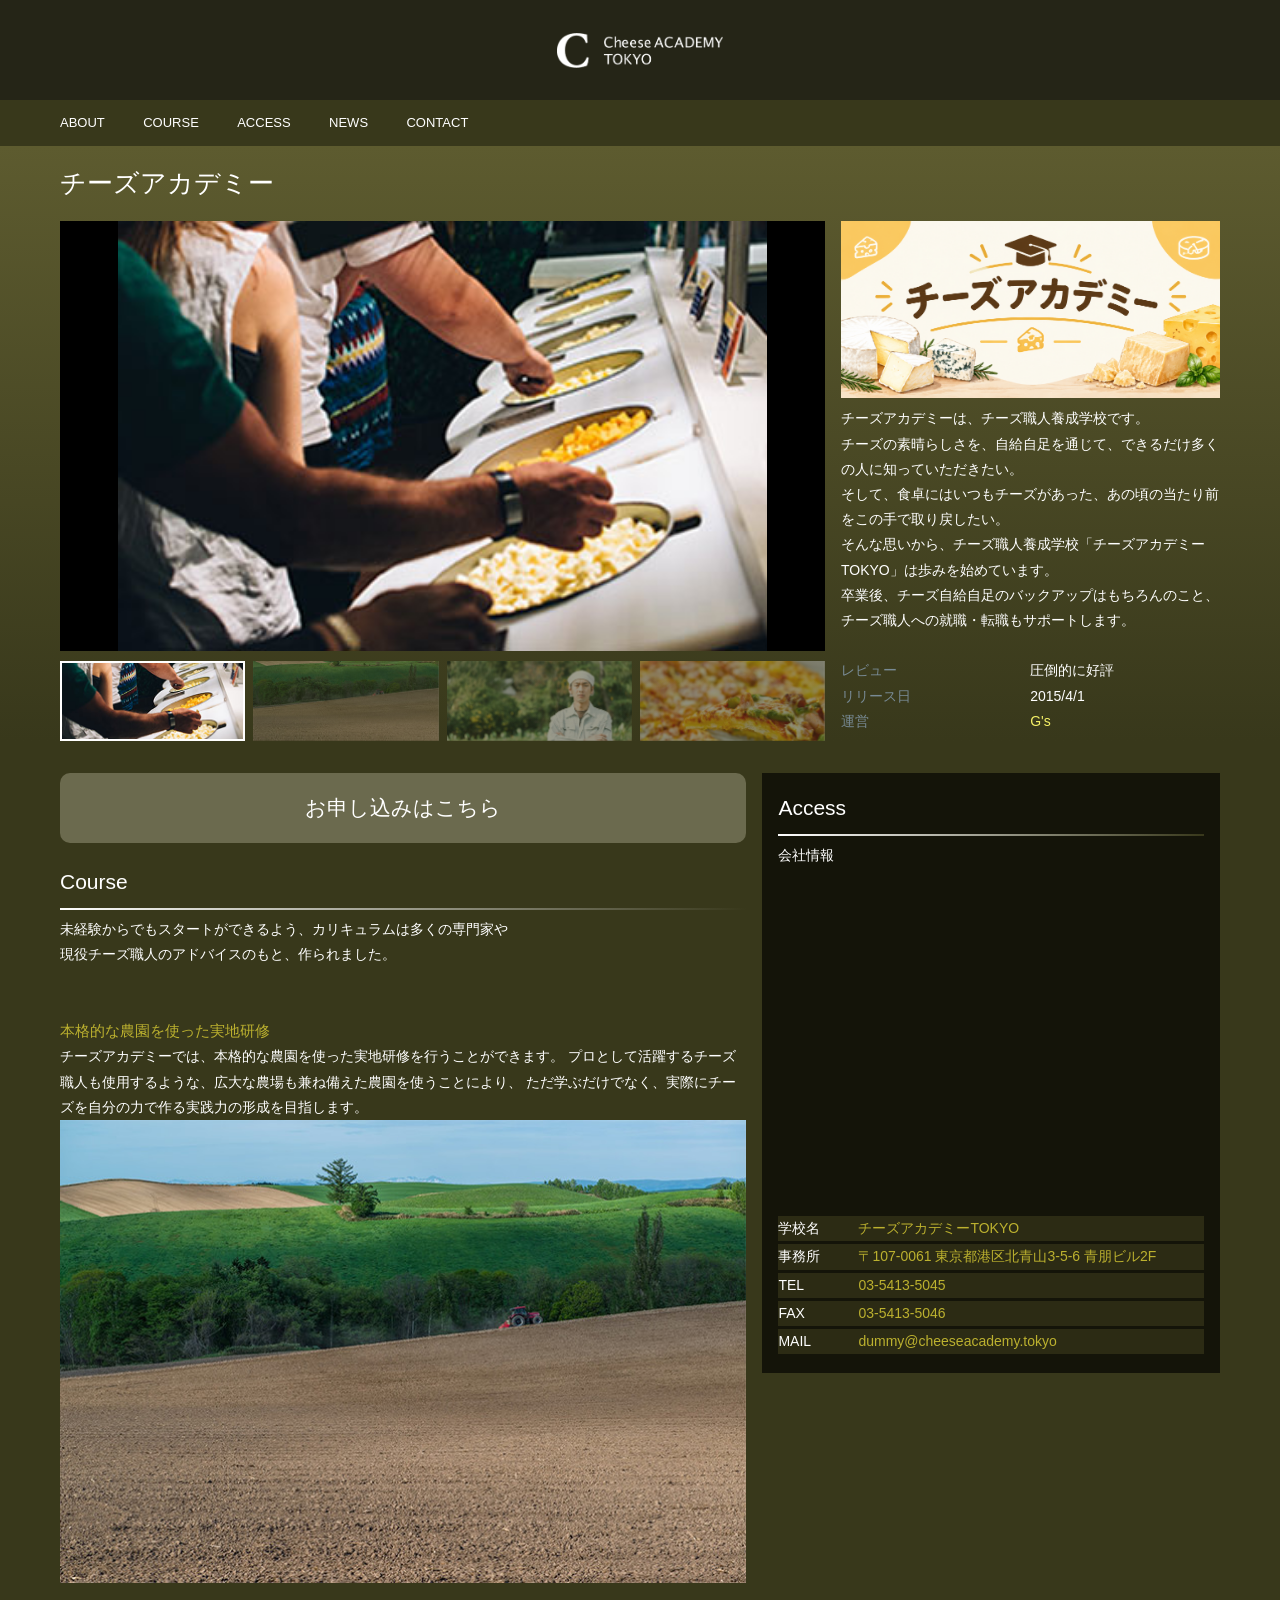
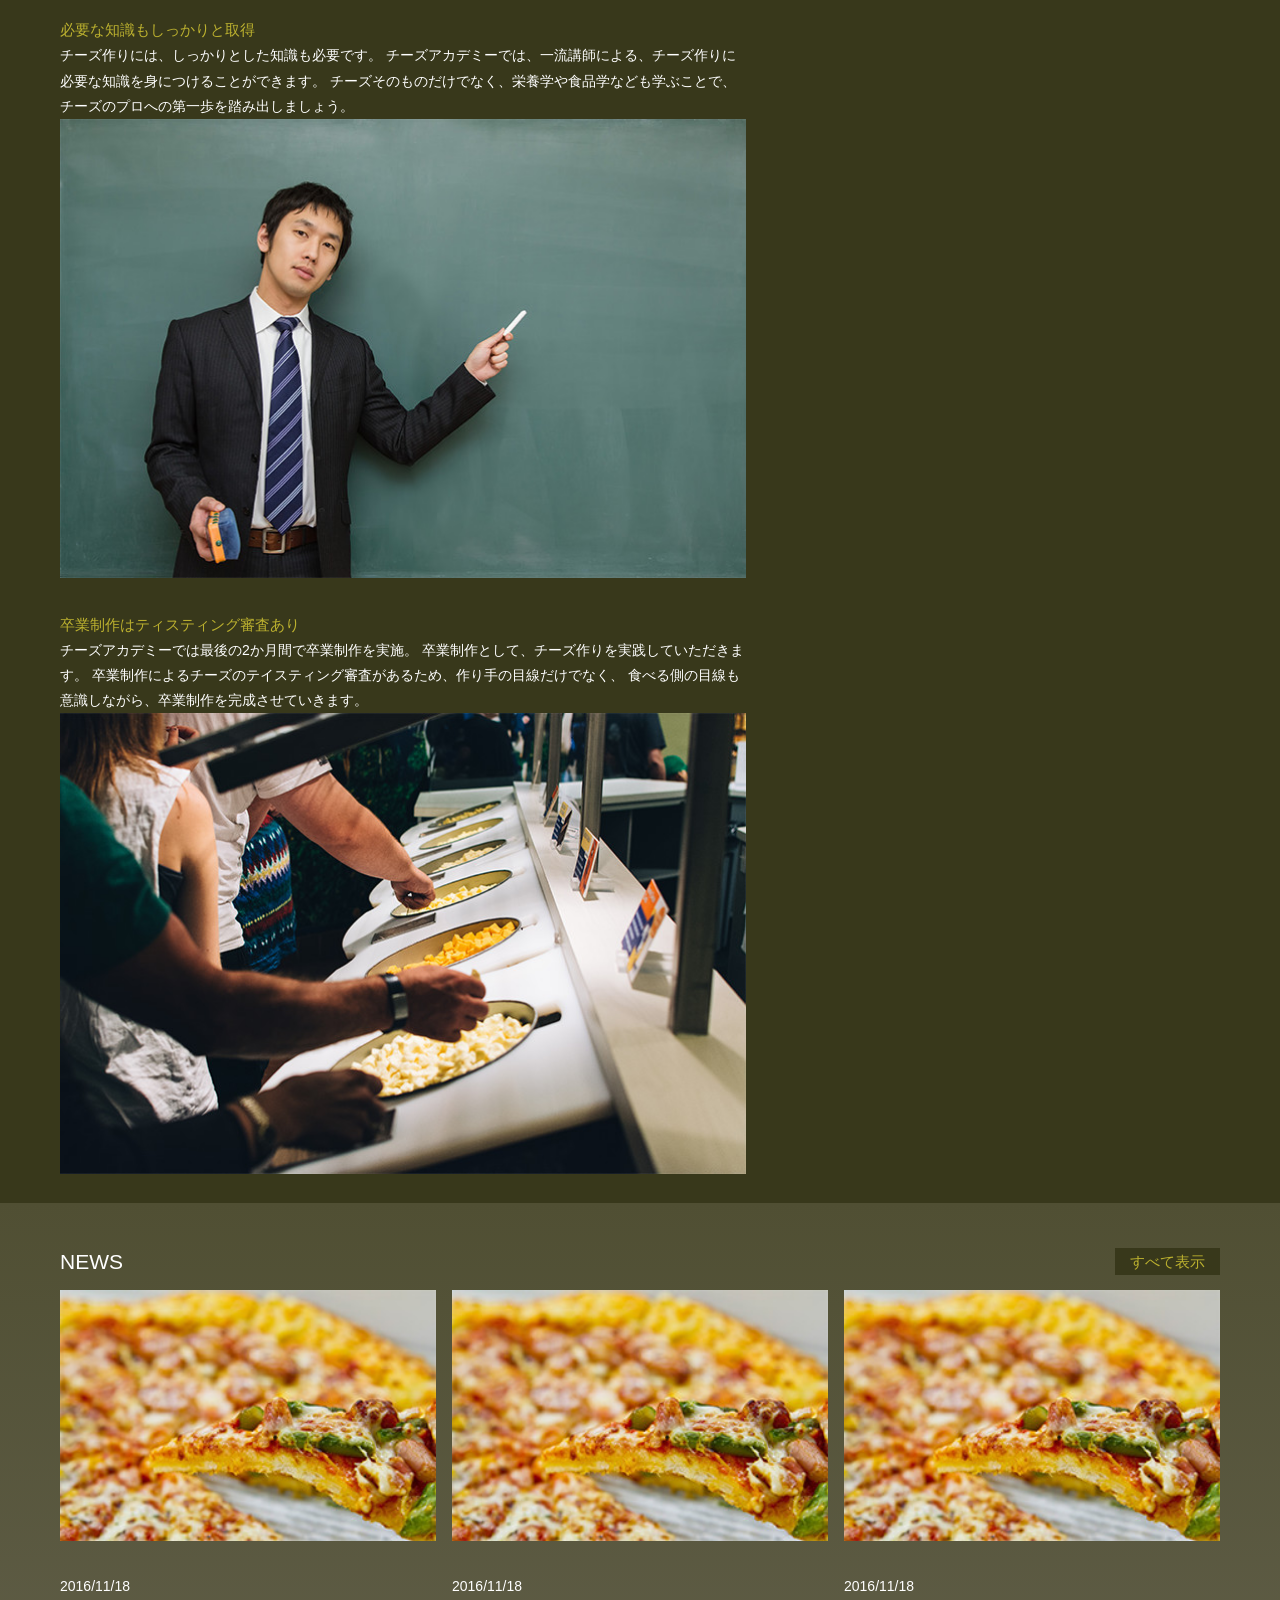
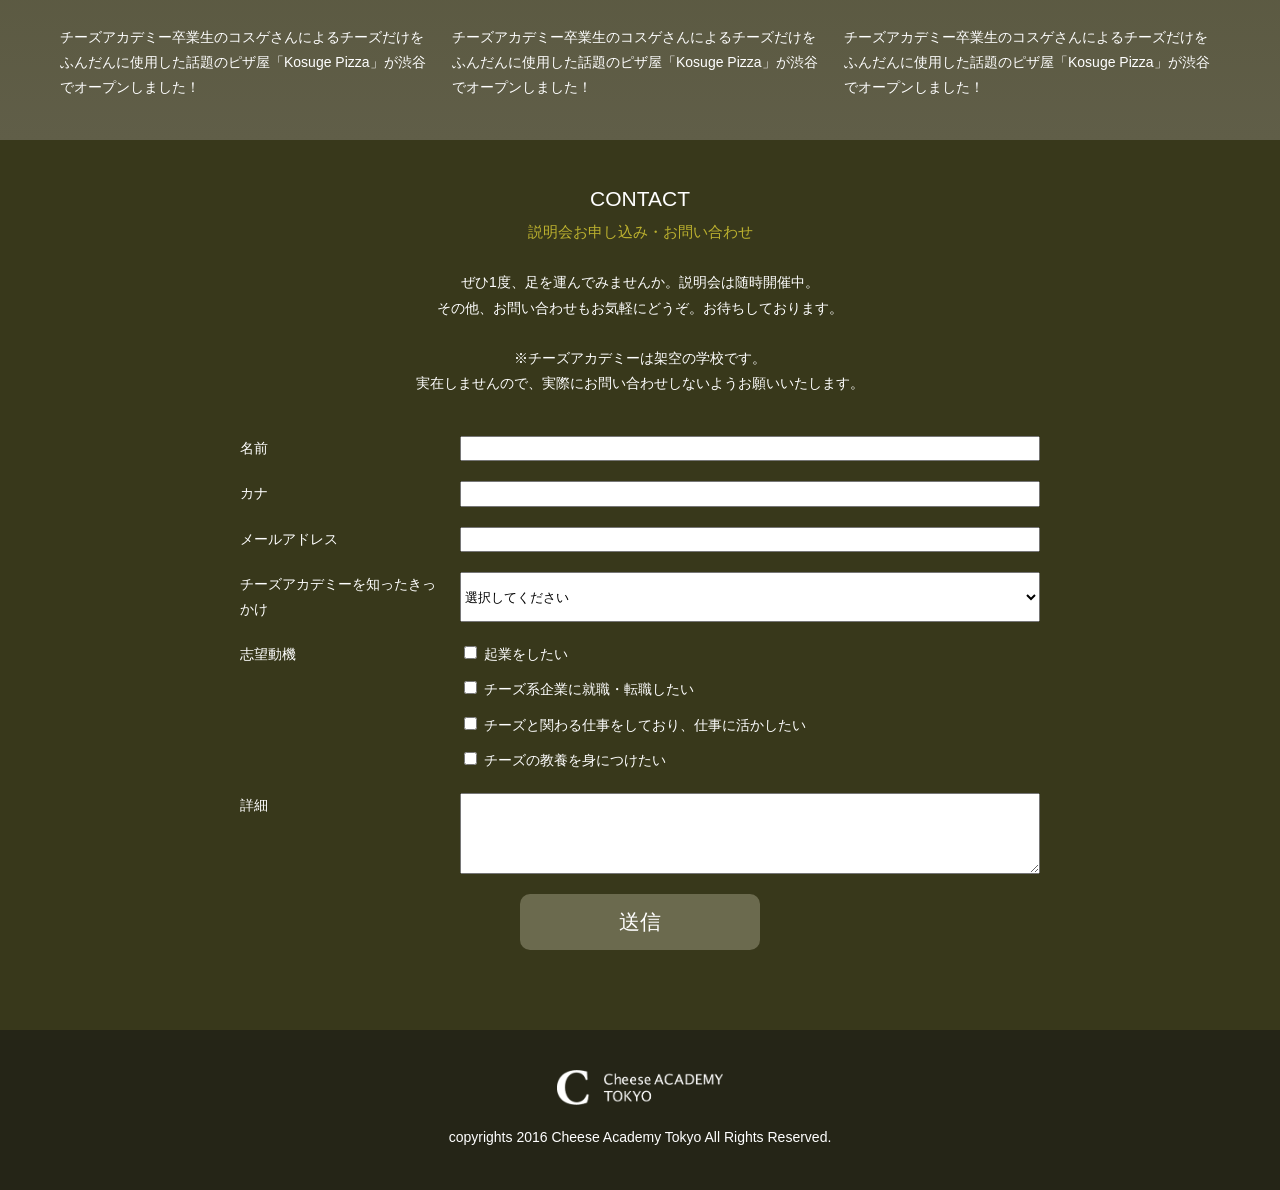
==== index.html @ 2bf16a20 "Add files via upload" ====
<!DOCTYPE html>
<html lang="ja">
<!-- 最初の設定は終わっています　必要な方は触ってください -->

<head>
  <meta charset="UTF-8">
  <meta name="viewport" content="width=device-width, initial-scale=1.0">
  <meta http-equiv="X-UA-Compatible" content="ie=edge">
  <title>チーズアカデミー</title>
  <link rel="stylesheet" href="css/reset.css">
  <link rel="stylesheet" href="css/style.css">
  <link rel="stylesheet" href="https://cdn.jsdelivr.net/npm/swiper@11/swiper-bundle.min.css">
</head>
<!-- 最初の設定は終わっています　必要な方は触ってください -->

<body>
  <!-- この中に記述していく -->
  <!-- ここから下にコードを書く -->
   <header class="header1">
    <div class="container header-logo">
      <a href="" >
        <img class="logo" src="img/header_logo.png" alt="ヘッダーロゴ">
      </a>
    </div>
   </header>
   <header id="top">
    <div class="container header2">
      <nav>
        <a href="#about">ABOUT</a>
        <a href="#course">COURSE</a>
        <a href="#access">ACCESS</a>
        <a href="#news">NEWS</a>
        <a href="#contact">CONTACT</a>
      </nav>
    </div>
   </header>

   <main>
    <section class="top">
      <div class="container name">
        <h1 id="about">チーズアカデミー</h1>
      </div>

      <div class="container top-info">
        <div class="gallery">        
          <!-- メイン画像 -->
          <div class="swiper main-swiper">
            <div class="swiper-wrapper">
              <div class="swiper-slide">
                <img src="img/about_01.jpg" alt="メイン画像1">
              </div>
              <div class="swiper-slide">
                <img src="img/about_02.jpg" alt="メイン画像2">
              </div>
              <div class="swiper-slide">
                <img src="img/about_03.jpg" alt="メイン画像3">
              </div>
              <div class="swiper-slide">
                <img src="img/about_04.jpg" alt="メイン画像4">
              </div>
            </div>

          <!-- 左右のボタン -->
          <div class="swiper-button-prev"></div>
          <div class="swiper-button-next"></div>
          </div>

          <!-- サムネイル -->
          <div class="swiper thumbnail-swiper">
            <div class="swiper-wrapper">
              <div class="swiper-slide">
                <img src="img/about_01.jpg" alt="サムネイル1">
              </div>
              <div class="swiper-slide">
                <img src="img/about_02.jpg" alt="サムネイル2">
              </div>
              <div class="swiper-slide">
                <img src="img/about_03.jpg" alt="サムネイル3">
              </div>
              <div class="swiper-slide">
                <img src="img/about_04.jpg" alt="サムネイル4">
              </div>
            </div>
          </div>
        </div>
        <div class="about">
          <img class="about-img" src="img/about.png" alt="バナー画像">
          <div class="about-description">
            <p>チーズアカデミーは、チーズ職人養成学校です。</p>
            <p>チーズの素晴らしさを、自給自足を通じて、できるだけ多くの人に知っていただきたい。</p>
            <p>そして、食卓にはいつもチーズがあった、あの頃の当たり前をこの手で取り戻したい。</p>
            <p>そんな思いから、チーズ職人養成学校「チーズアカデミーTOKYO」は歩みを始めています。</p>
            <p>卒業後、チーズ自給自足のバックアップはもちろんのこと、チーズ職人への就職・転職もサポートします。</p>
          </div>
          <br>
          <table class="about-detail">
            <tr><th>レビュー</th><td>圧倒的に好評</td></tr>
            <tr><th>リリース日</th><td>2015/4/1</td></tr>
            <tr><th>運営</th><td><a class="G" href="https://g-s.dev/">G's</a></td></tr>
          </table>
        </div>
      </div>
    </section>

    <section class="main">
      <div class="container main-info">
        <div class="main-left">
          <div class="nav-apply">
            <a class="nav-btn" href="#contact">お申し込みはこちら</a>
          </div>
          <div class="course">
            <h2 id="course">Course</h2>
            <hr>
            <p>未経験からでもスタートができるよう、カリキュラムは多くの専門家や</p>
            <p>現役チーズ職人のアドバイスのもと、作られました。</p>
            <br>
            <br>
            <h3>本格的な農園を使った実地研修</h3>
            <p>チーズアカデミーでは、本格的な農園を使った実地研修を行うことができます。 プロとして活躍するチーズ職人も使用するような、広大な農場も兼ね備えた農園を使うことにより、 ただ学ぶだけでなく、実際にチーズを自分の力で作る実践力の形成を目指します。</p>
            <img class="course-img" src="img/course_01.jpg" alt="コース画像1">
            <br>
            <br>
            <h3>必要な知識もしっかりと取得</h3>
            <p>チーズ作りには、しっかりとした知識も必要です。 チーズアカデミーでは、一流講師による、チーズ作りに必要な知識を身につけることができます。 チーズそのものだけでなく、栄養学や食品学なども学ぶことで、チーズのプロへの第一歩を踏み出しましょう。</p>
            <img class="course-img" src="img/course_02.jpg" alt="コース画像2">
            <br>
            <br>
            <h3>卒業制作はティスティング審査あり</h3>
            <p>チーズアカデミーでは最後の2か月間で卒業制作を実施。 卒業制作として、チーズ作りを実践していただきます。 卒業制作によるチーズのテイスティング審査があるため、作り手の目線だけでなく、 食べる側の目線も意識しながら、卒業制作を完成させていきます。</p>
            <img class="course-img" src="img/course_03.jpg" alt="コース画像3">
          </div>
        </div>
        <div class="main-right">
          <div class="access">
            <h2 id="access">Access</h2>
            <hr>
            <p>会社情報</p>
            <br>
            <iframe
              title="チーズアカデミーTOKYO周辺地図"
              src="https://maps.google.com/maps?q=青朋ビル%20東京都港区北青山3-5-6&output=embed"
              loading="lazy"
              referrerpolicy="no-referrer-when-downgrade">
            </iframe>
            <table class="company-info">
              <tr><th>学校名</th><td>チーズアカデミーTOKYO</td></tr>
              <tr><th>事務所</th><td>〒107-0061 東京都港区北青山3-5-6 青朋ビル2F</td></tr>
              <tr><th>TEL</th><td>03-5413-5045</td></tr>
              <tr><th>FAX</th><td>03-5413-5046</td></tr>
              <tr><th>MAIL</th><td>dummy@cheeseacademy.tokyo</td></tr>
            </table>
          </div>
        </div>
      </div>
    </section>

    <section class="news">
      <div class="container">
        <div class="news-and-btn">
          <div class="headline">
            <h2 id="news">NEWS</h2>
          </div>
          <div class="show-all">
            <a class="btn-show-all" href="404.html">すべて表示</a>
          </div>
        </div>
        <div class="articles">
          <div class="article">
            <a href="404.html"><img class="article-img" src="img/news_img.jpg" alt="ニュース画像"></a>
            <br>
            <p>2016/11/18</p>
            <br>
            <a href="404.html">
              チーズアカデミー卒業生のコスゲさんによるチーズだけをふんだんに使用した話題のピザ屋「Kosuge Pizza」が渋谷でオープンしました！
            </a>
          </div>
          <div class="article">
            <a href="404.html"><img class="article-img" src="img/news_img.jpg" alt="ニュース画像"></a>
            <br>
            <p>2016/11/18</p>
            <br>
            <a href="404.html">
              チーズアカデミー卒業生のコスゲさんによるチーズだけをふんだんに使用した話題のピザ屋「Kosuge Pizza」が渋谷でオープンしました！
            </a>
          </div>
          <div class="article">
            <a href="404.html"><img class="article-img" src="img/news_img.jpg" alt="ニュース画像"></a>
            <br>
            <p>2016/11/18</p>
            <br>
            <a href="404.html">
              チーズアカデミー卒業生のコスゲさんによるチーズだけをふんだんに使用した話題のピザ屋「Kosuge Pizza」が渋谷でオープンしました！
            </a>
          </div>
        </div>
      </div>      
    </section>

    <section class="review">
    </section>

    <section class="contact">
      <div class="container">
        <div class="contact-info">
          <h2 id="contact">CONTACT</h2>
          <h3>説明会お申し込み・お問い合わせ</h3>
          <br>
          <p>ぜひ1度、足を運んでみませんか。説明会は随時開催中。
            <br>その他、お問い合わせもお気軽にどうぞ。お待ちしております。</p>
          <br>
          <p>※チーズアカデミーは架空の学校です。
            <br>実在しませんので、実際にお問い合わせしないようお願いいたします。</p>
        </div>

        <form class="contact-form">
          <div class="form-row">
            <label for="name">名前</label>
            <input id="name" name="name" type="text">
          </div>
          <div class="form-row">
            <label for="kana">カナ</label>
            <input id="kana" name="kana" type="text">
          </div>
          <div class="form-row">
            <label for="email">メールアドレス</label>
            <input id="email" name="email" type="email">
          </div>
          <div class="form-row">
            <label for="source">チーズアカデミーを知ったきっかけ</label>
            <select id="source" name="source">
              <option value="">選択してください</option>
              <option>Google検索</option>
              <option>SNS</option>
              <option>紹介</option>
              <option>たまたま通りかかった</option>
              <option>その他</option>
            </select>
          </div>
          <fieldset class="form-row">
            <label>志望動機</label>
            <div class="checkboxes">
              <label><input type="checkbox" name="motivation" value="起業"> 起業をしたい</label>
              <label><input type="checkbox" name="motivation" value="就職転職"> チーズ系企業に就職・転職したい</label>
              <label><input type="checkbox" name="motivation" value="仕事に活かす"> チーズと関わる仕事をしており、仕事に活かしたい</label>
              <label><input type="checkbox" name="motivation" value="教養"> チーズの教養を身につけたい</label>
            </div>
          </fieldset>
          <div class="form-row">
            <label for="detail">詳細</label>
            <textarea id="detail" name="detail" rows="5"></textarea>
          </div>
          <button class="button" type="submit">送信</button>
        </form>
      </div>
    </section>
   </main>

   <footer>
    <div class="container footer">
      <a href="">
        <img class="logo" src="img/header_logo.png" alt="フッターロゴ">
      </a>
      <p>copyrights 2016 Cheese Academy Tokyo All Rights Reserved.</p>
    </div>
   </footer>

  <!-- ここから上にコードを書く -->
  <!-- この中に記述していく -->
  <script src="https://cdn.jsdelivr.net/npm/swiper@11/swiper-bundle.min.js"></script> 
  <script src="https://code.jquery.com/jquery-3.2.1.min.js"></script>
  <script src="js/main.js"></script>
</body>

</html>
---- css/style.css ----
/* ここから下に記載していく */
* {
  box-sizing: border-box;
}

html {
  scroll-behavior: smooth;
  background-color: #38381b;
}

body {
  margin: 0;
  color: white;
  font-family: "Motiva Sans", sans-serif;
  font-size: 14px;
  line-height: 1.8;
}

.container {
    max-width: 1200px;
    width: 100%;
    margin-inline: auto;
    padding-inline: 20px;
}

.header1 {
    height: 100px;
    background-color: #252517;
}

.header-logo {
    display: flex;
    align-items: center;
    height: 100%;
    justify-content: center;
}

#top {
    height: 46px;
    background-color: #38381b;

    position: sticky;
    top: 0;
    z-index: 1000;

    transition: transform 0.25s ease;

}

#top.hide {
  transform: translateY(-100%);
}

.header2 {
    height: 46px;
    display: flex;
    align-items: center;
}

.logo {
    height: 35px;
    display: block;
}

nav {
  display: flex;
  align-items: center;
  gap: clamp(14px, 3vw, 42px);
  font-size: 13px;
}

nav a {
  color: inherit;
  text-decoration: none;
}

nav a:hover {
  opacity: 0.3;    
}

.top {
    background: linear-gradient(#5d5b2f, #38381b);
}

h1 {
    font-size: 26px;
}

.name h1 {
    padding-bottom: 14px;
    padding-top: 14px;
}

.top-info {
    display: flex;
    gap: 16px;
}

.gallery {
  flex: 2;
  min-width: 0;
}

/* メイン画像 */
.main-swiper {
  position: relative;
  width: 100%;
  aspect-ratio: 16 / 9;
  background-color: #000;
}

.main-swiper .swiper-slide {
  display: flex;
  justify-content: center;
  align-items: center;
}

.main-swiper img {
  width: 100%;
  height: 100%;
  object-fit: contain;
}

/* 左右のボタン */
.main-swiper .swiper-button-prev,
.main-swiper .swiper-button-next {
  color: #fff;
  opacity: 0;
  transition: opacity 0.2s;
}

.main-swiper:hover .swiper-button-prev,
.main-swiper:hover .swiper-button-next {
  opacity: 1;
}

/* サムネイル */
.thumbnail-swiper {
  margin-top: 10px;
  width: 100%;
}

.thumbnail-swiper .swiper-slide {
  height: 80px;
  opacity: 0.5;
  cursor: pointer;
}

.thumbnail-swiper .swiper-slide-thumb-active {
  opacity: 1;
  outline: 2px solid #fff;
  outline-offset: -2px;
}

.thumbnail-swiper img {
  display: block;
  width: 100%;
  height: 100%;
  object-fit: cover;
}

.about {
    flex: 0 1 379px;
}

.about-img {
  width: 100%;
  height: auto;
}

.about-detail th {
    text-align: left;
    color: #788a94;
}

.about-detail th, .about-detail td {
    width: 12rem;
}

.G {
    color: #f5f067;
    text-decoration: none;
}

.main-info {
    margin-top: 32px;
    display: flex;
    gap: 16px;
}

.main-left {
  flex: 3;
  min-width: 0;   
}

.main-right {
  flex: 2;
  min-width: 0;    
}

.nav-btn {
    display: block;
    padding: 16px;
    background-color: #6b6a4e;
    border-radius: 10px;
    font-size: 21px;
    color: white;
    text-align: center;
    text-decoration: none;
}

.course {
    margin-top: 20px;
}

h2 {
    font-size: 21px;
}

hr {
    border: none;
    height: 2px;
    background: linear-gradient(to right, white, #38381b);
}

h3 {
    font-size: 15px;
    color: #bcb12f;
}

.course-img {
  width: 100%;
  height: auto;
}

.access {
    background-color: #141409;
    padding: 16px;
}

.access iframe {
  display: block;
  width: 100%;
  height: 300px;
  border: 0;
}

.company-info {
  width: 100%;
  margin-top: 20px;
  border-collapse: separate;
  border-spacing: 0 3px;
}

.company-info th,
.company-info td {
    background-color: #2c2b14;
    
}

.company-info th {
    width: 5rem;
    text-align: left;
}

.company-info td {
  color: #bcb12f;  
  overflow-wrap: anywhere;
}

.news {
    margin-top: 20px;
    padding: 40px 0px 40px 0px;
    background: linear-gradient(#504f33, #605e48);
}


.news-and-btn {
    display: flex;
    justify-content: space-between;
    align-items: center;
    margin-bottom: 10px;
}

.btn-show-all {
    display: block;
    text-decoration: none;
    font-size: 15px;
    padding: 0 15px;
    color: #bcb12f;
    background-color: #38381b;
}

.btn-show-all:hover {
    color: white;
    background-color: #bcb12f;
}

.articles {
    display: flex;
    gap: 16px;
}

.article a {
    display: block;
    text-decoration: none;
    color: white;

}

.article-img {
  width: 100%;
  height: auto;
}

.contact {
    margin-top: 40px;
}

.contact-info {
    text-align: center;
    margin-bottom: 40px;
}

.contact-form {
  width: 100%;
  max-width: 800px;
  margin-inline: auto;
}

.form-row {
  display: grid;
  grid-template-columns: 200px 1fr;
  gap: 20px;
  margin-bottom: 20px;
}

.form-row fieldset {
  border: none;
  padding: 0;
  margin-inline: 0;
}

.checkboxes {
  display: flex;
  flex-direction: column;
  gap: 10px;
}

.contact-form button {
  display: block;
  margin: 0 auto;
  width: 240px;
  max-width: 90%;
  padding: 14px 20px;
  border: 0;
  background: #6b6a4e;
  color: white;
  cursor: pointer;
  border-radius: 10px;
  font-size: 21px;

}

footer {
    background: #252517;
    margin-top: 80px;
}

.footer {
    padding: 40px;
    text-align: center;
    display: flex;
    flex-direction: column;
    align-items: center;
}

.footer p{
    margin-top: 20px;
}

@media (max-width: 900px) {
  .top-info {
    flex-direction: column;
  }

  .gallery {
    order: 2;
  }

  .about {
    order: 1;
  }
  
  .main-info {
    flex-direction: column;
  }
}

@media (max-width: 600px) {
  .form-row {
    grid-template-columns: 1fr;
    gap: 8px;
  }
}
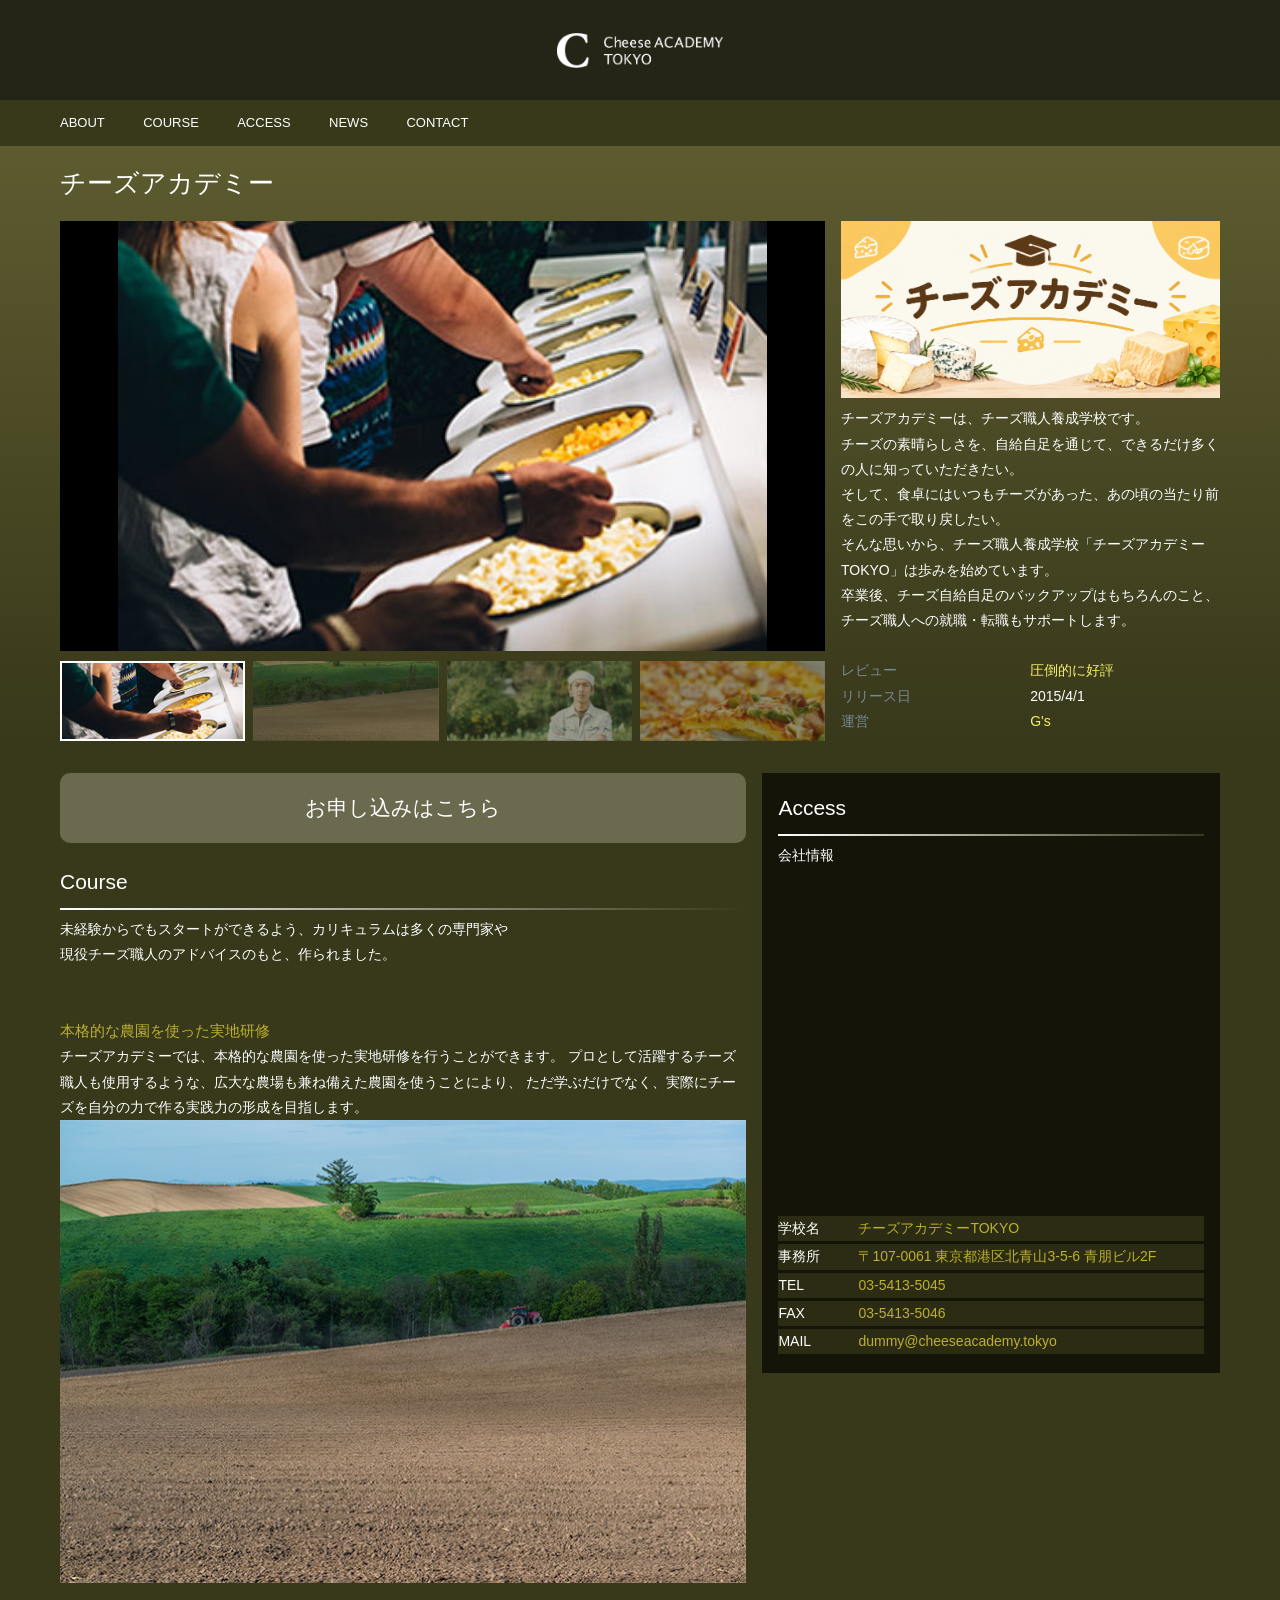
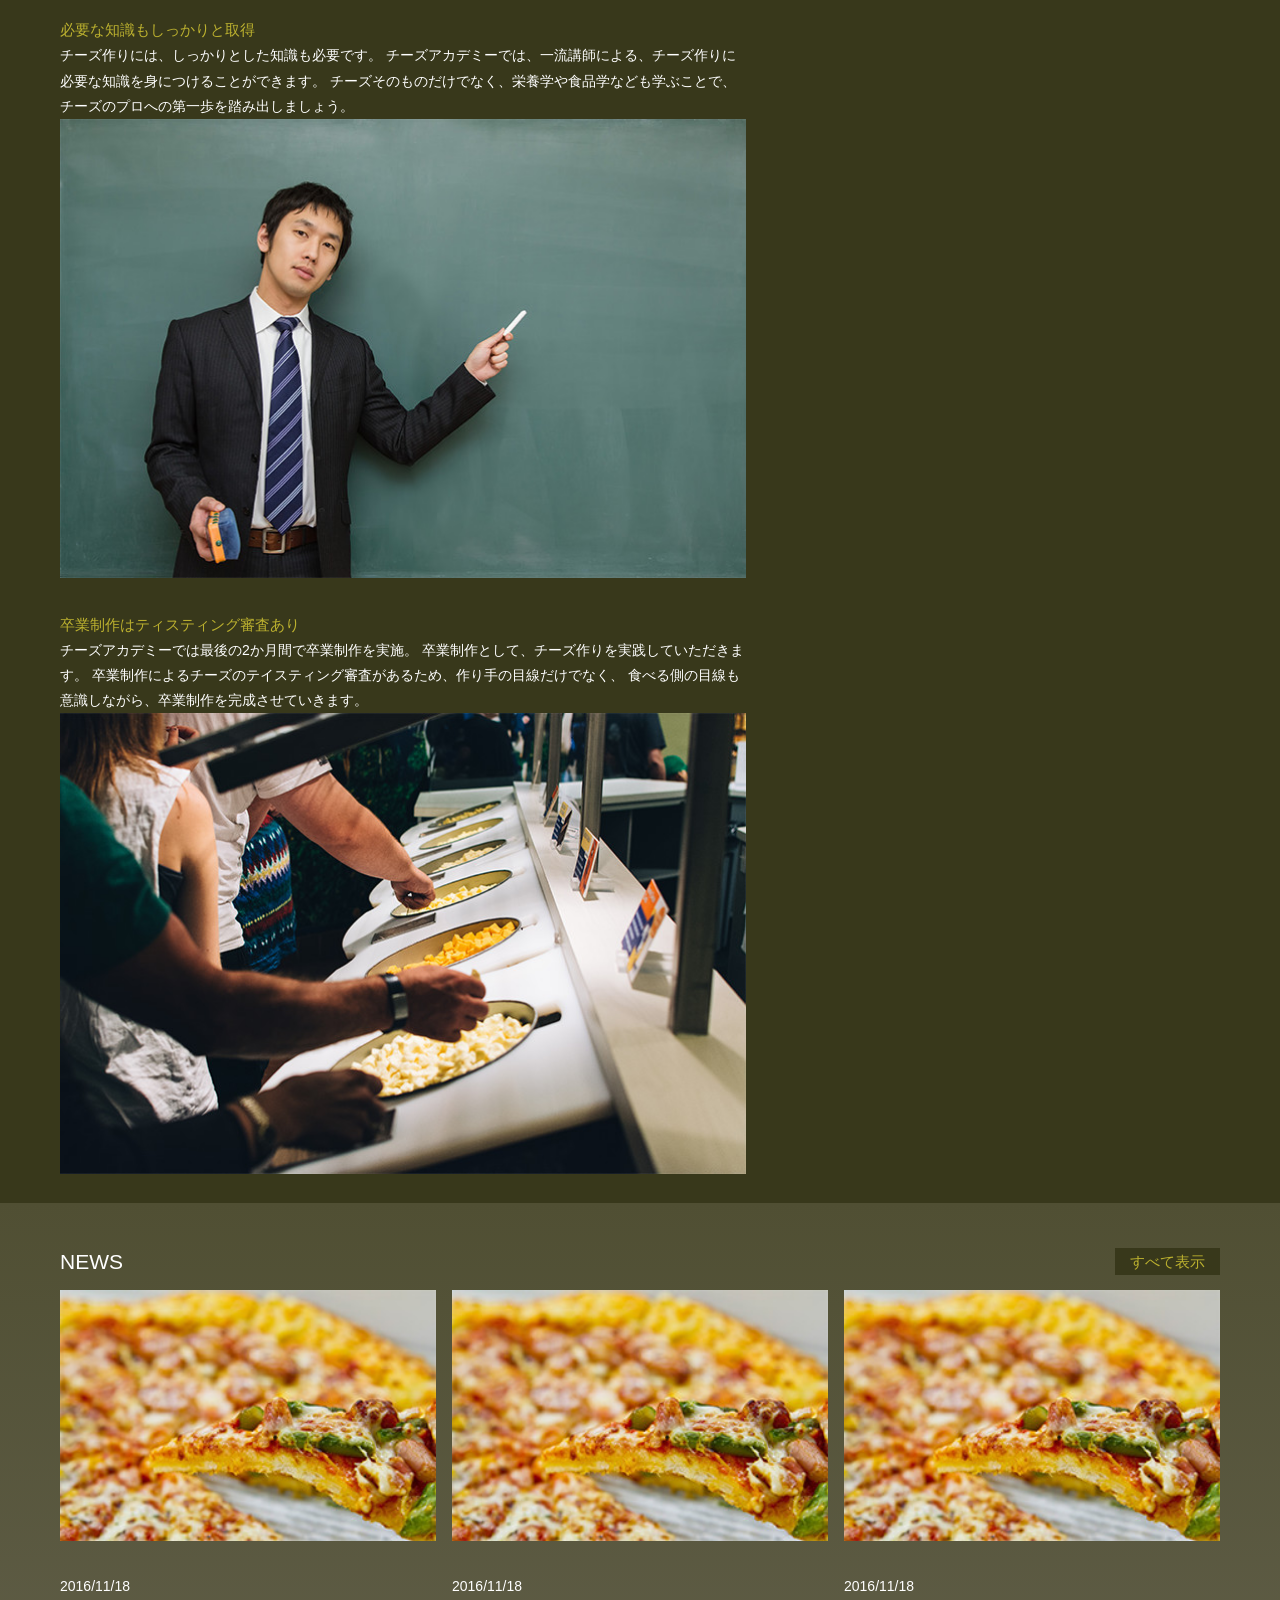
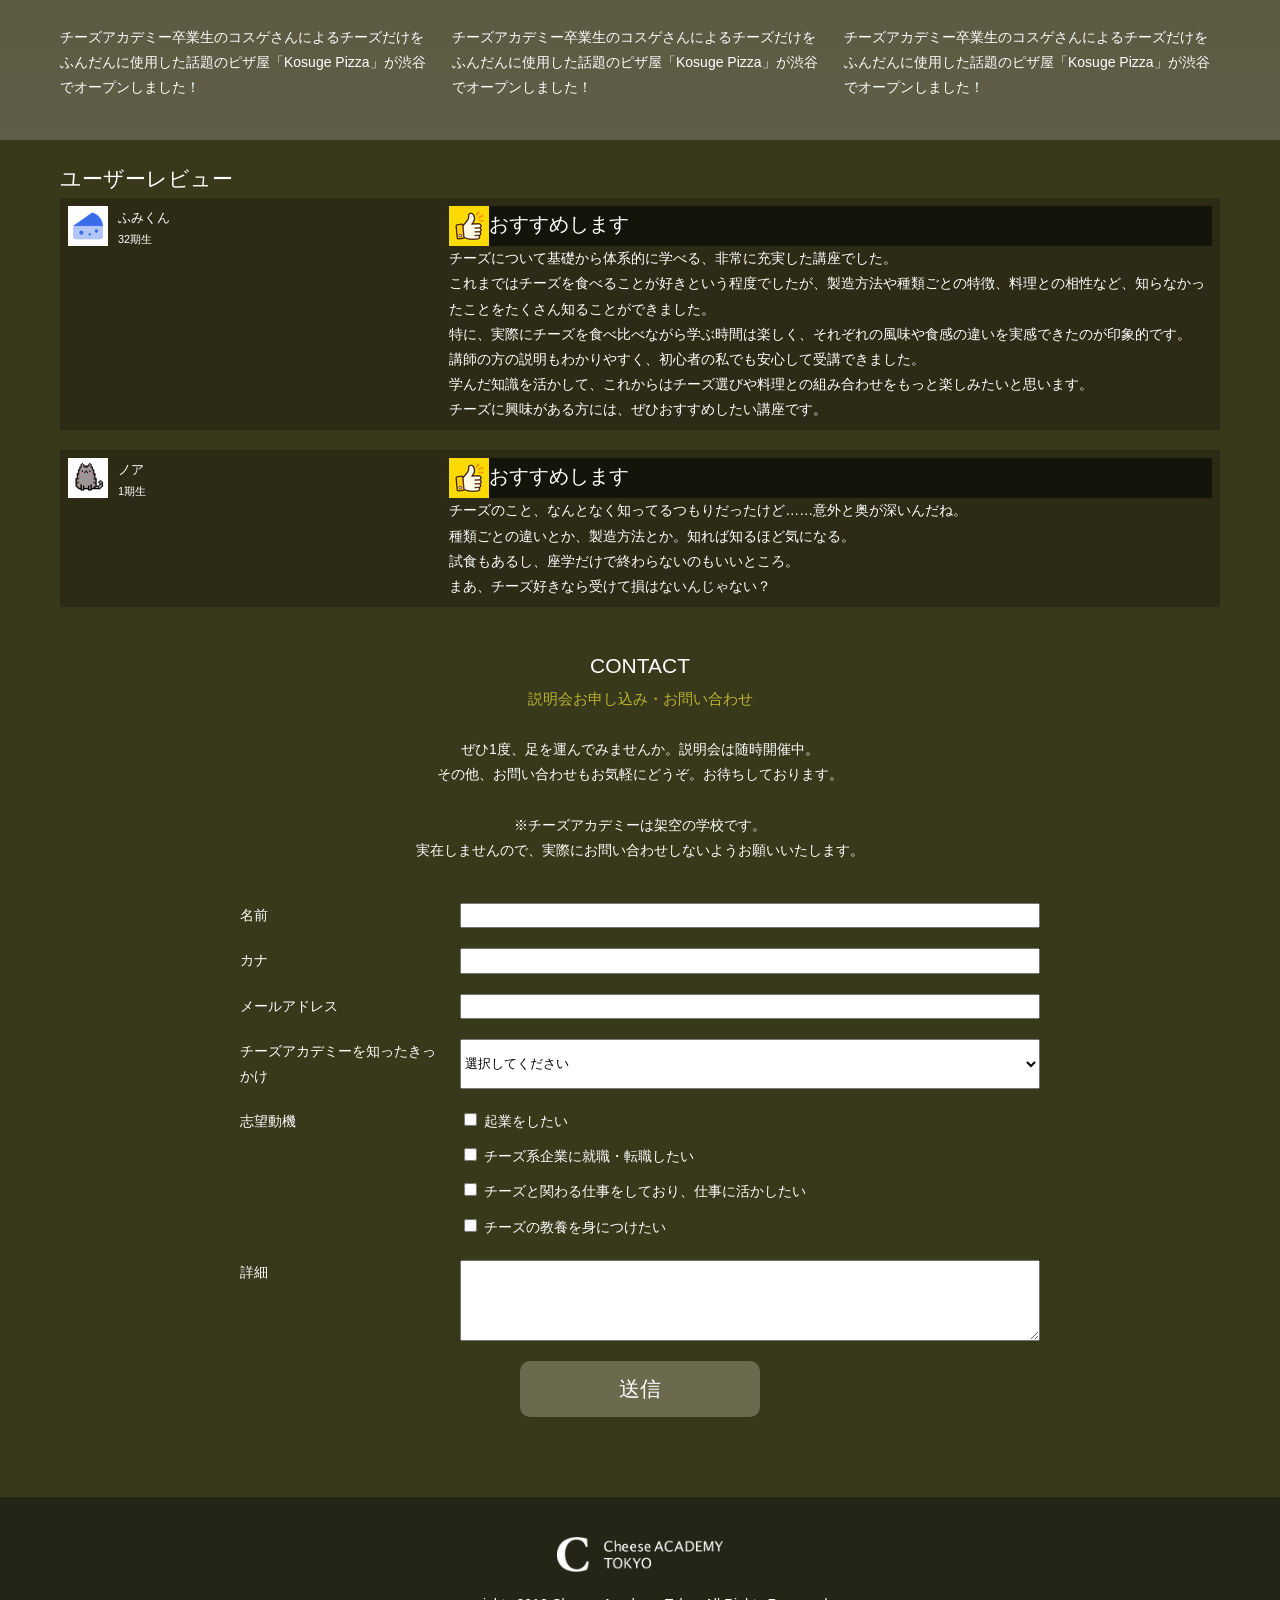
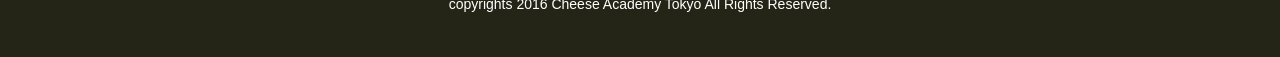
==== commit b77042fd: "Add files via upload" ====
--- a/index.html
+++ b/index.html
@@ -6,7 +6,7 @@
   <meta charset="UTF-8">
   <meta name="viewport" content="width=device-width, initial-scale=1.0">
   <meta http-equiv="X-UA-Compatible" content="ie=edge">
-  <title>チーズアカデミー</title>
+  <title>Steam風チーズアカデミー</title>
   <link rel="stylesheet" href="css/reset.css">
   <link rel="stylesheet" href="css/style.css">
   <link rel="stylesheet" href="https://cdn.jsdelivr.net/npm/swiper@11/swiper-bundle.min.css">
@@ -94,7 +94,7 @@
           </div>
           <br>
           <table class="about-detail">
-            <tr><th>レビュー</th><td>圧倒的に好評</td></tr>
+            <tr><th>レビュー</th><td><a class="about-review" href="#review">圧倒的に好評</a></td></tr>
             <tr><th>リリース日</th><td>2015/4/1</td></tr>
             <tr><th>運営</th><td><a class="G" href="https://g-s.dev/">G's</a></td></tr>
           </table>
@@ -136,11 +136,12 @@
             <hr>
             <p>会社情報</p>
             <br>
-            <iframe
-              title="チーズアカデミーTOKYO周辺地図"
-              src="https://maps.google.com/maps?q=青朋ビル%20東京都港区北青山3-5-6&output=embed"
-              loading="lazy"
-              referrerpolicy="no-referrer-when-downgrade">
+            <iframe 
+              src="https://www.google.com/maps/embed?pb=!1m18!1m12!1m3!1d1927.3156128438354!2d139.70298575394838!3d35.66849190677454!2m3!1f0!2f0!3f0!3m2!1i1024!2i768!4f13.1!3m3!1m2!1s0x60188c9fa9e2e881%3A0x35396adb5ba7ce03!2zRydz77yI44K444O844K677yJ5p2x5Lqs!5e0!3m2!1sja!2sjp!4v1793018963561!5m2!1sja!2sjp" 
+              style="border:0;" 
+              allowfullscreen="" 
+              loading="lazy" 
+              referrerpolicy="strict-origin-when-cross-origin">
             </iframe>
             <table class="company-info">
               <tr><th>学校名</th><td>チーズアカデミーTOKYO</td></tr>
@@ -196,7 +197,58 @@
       </div>      
     </section>
 
-    <section class="review">
+    <section id="review">
+      <div class="container review">
+        <h2>ユーザーレビュー</h2>
+        <div class="review-item">
+          <div class="user">
+            <img src="img/user1.jpg" alt="ユーザー1画像">
+            <div class="user-info">
+              <p class="user-name">ふみくん</p>
+              <p class="user-when">32期生</p>
+            </div>
+          </div>
+          <div class="user-review">
+            <div class="recommend">
+              <img src="img/thumbs-up.png" alt="サムズアップ画像">
+              <div class="recommend-text">
+                <p class="thumbs-up">おすすめします</p>
+              </div>
+            </div>
+            <div class="review-text">
+              <p>チーズについて基礎から体系的に学べる、非常に充実した講座でした。
+              <br>これまではチーズを食べることが好きという程度でしたが、製造方法や種類ごとの特徴、料理との相性など、知らなかったことをたくさん知ることができました。
+              <br>特に、実際にチーズを食べ比べながら学ぶ時間は楽しく、それぞれの風味や食感の違いを実感できたのが印象的です。
+              <br>講師の方の説明もわかりやすく、初心者の私でも安心して受講できました。
+              <br>学んだ知識を活かして、これからはチーズ選びや料理との組み合わせをもっと楽しみたいと思います。
+              <br>チーズに興味がある方には、ぜひおすすめしたい講座です。</p>
+            </div>
+          </div>
+        </div>
+        <div class="review-item">
+          <div class="user">
+            <img src="img/user2.jpg" alt="ユーザー2画像">
+            <div class="user-info">
+              <p class="user-name">ノア</p>
+              <p class="user-when">1期生</p>
+            </div>
+          </div>
+          <div class="user-review">
+            <div class="recommend">
+              <img src="img/thumbs-up.png" alt="サムズアップ画像">
+              <div class="recommend-text">
+                <p class="thumbs-up">おすすめします</p>
+              </div>
+            </div>
+            <div class="review-text">
+              <p>チーズのこと、なんとなく知ってるつもりだったけど……意外と奥が深いんだね。
+              <br>種類ごとの違いとか、製造方法とか。知れば知るほど気になる。
+              <br>試食もあるし、座学だけで終わらないのもいいところ。
+              <br>まあ、チーズ好きなら受けて損はないんじゃない？</p>
+            </div>
+          </div>
+        </div>
+      </div>
     </section>
 
     <section class="contact">
@@ -270,5 +322,4 @@
   <script src="https://code.jquery.com/jquery-3.2.1.min.js"></script>
   <script src="js/main.js"></script>
 </body>
-
 </html>
--- a/css/style.css
+++ b/css/style.css
@@ -175,6 +175,11 @@
 
 .about-detail th, .about-detail td {
     width: 12rem;
+}
+
+.about-review {
+  text-decoration: none;
+  color: #f5f067;  
 }
 
 .G {
@@ -274,7 +279,6 @@
     background: linear-gradient(#504f33, #605e48);
 }
 
-
 .news-and-btn {
     display: flex;
     justify-content: space-between;
@@ -305,7 +309,6 @@
     display: block;
     text-decoration: none;
     color: white;
-
 }
 
 .article-img {
@@ -313,13 +316,63 @@
   height: auto;
 }
 
+.review h2 {
+  padding-top: 20px;
+}
+
+.review-item {
+  background-color: #2d2b16;
+  display: flex;
+  padding: 8px;
+  margin-bottom: 20px;
+}
+
+.user {
+  display: flex;
+  gap: 10px;
+
+  flex: 1;
+}
+
+.user img {
+  width: 40px;
+  height: 40px;
+}
+
+.user-name {
+  font-size: 13px;
+}
+
+.user-when {
+  font-size: 11px;
+}
+
+.user-review {
+  flex: 2;
+}
+
+.recommend {
+  display: flex;
+  background-color: #13140a;
+}
+
+.recommend img {
+  width: 40px;
+  height: 40px;
+}
+
+.thumbs-up {
+  font-size: 20px;
+  align-items: center;
+}
+
 .contact {
-    margin-top: 40px;
+  margin-top: 40px;
 }
 
 .contact-info {
-    text-align: center;
-    margin-bottom: 40px;
+  text-align: center;
+   margin-bottom: 40px;
 }
 
 .contact-form {
@@ -359,27 +412,26 @@
   cursor: pointer;
   border-radius: 10px;
   font-size: 21px;
-
 }
 
 footer {
-    background: #252517;
-    margin-top: 80px;
+  background: #252517;
+  margin-top: 80px;
 }
 
 .footer {
-    padding: 40px;
-    text-align: center;
-    display: flex;
-    flex-direction: column;
-    align-items: center;
+  padding: 40px;
+  text-align: center;
+  display: flex;
+  flex-direction: column;
+  align-items: center;
 }
 
 .footer p{
-    margin-top: 20px;
-}
-
-@media (max-width: 900px) {
+  margin-top: 20px;
+}
+
+@media (max-width: 910px) {
   .top-info {
     flex-direction: column;
   }
@@ -390,10 +442,22 @@
 
   .about {
     order: 1;
+  }
+
+  .about img {
+    max-width: 320px;
   }
   
   .main-info {
     flex-direction: column;
+  }
+
+  .review-item {
+    flex-direction: column;
+  }
+
+  .user {
+    margin-bottom: 15px;
   }
 }
 
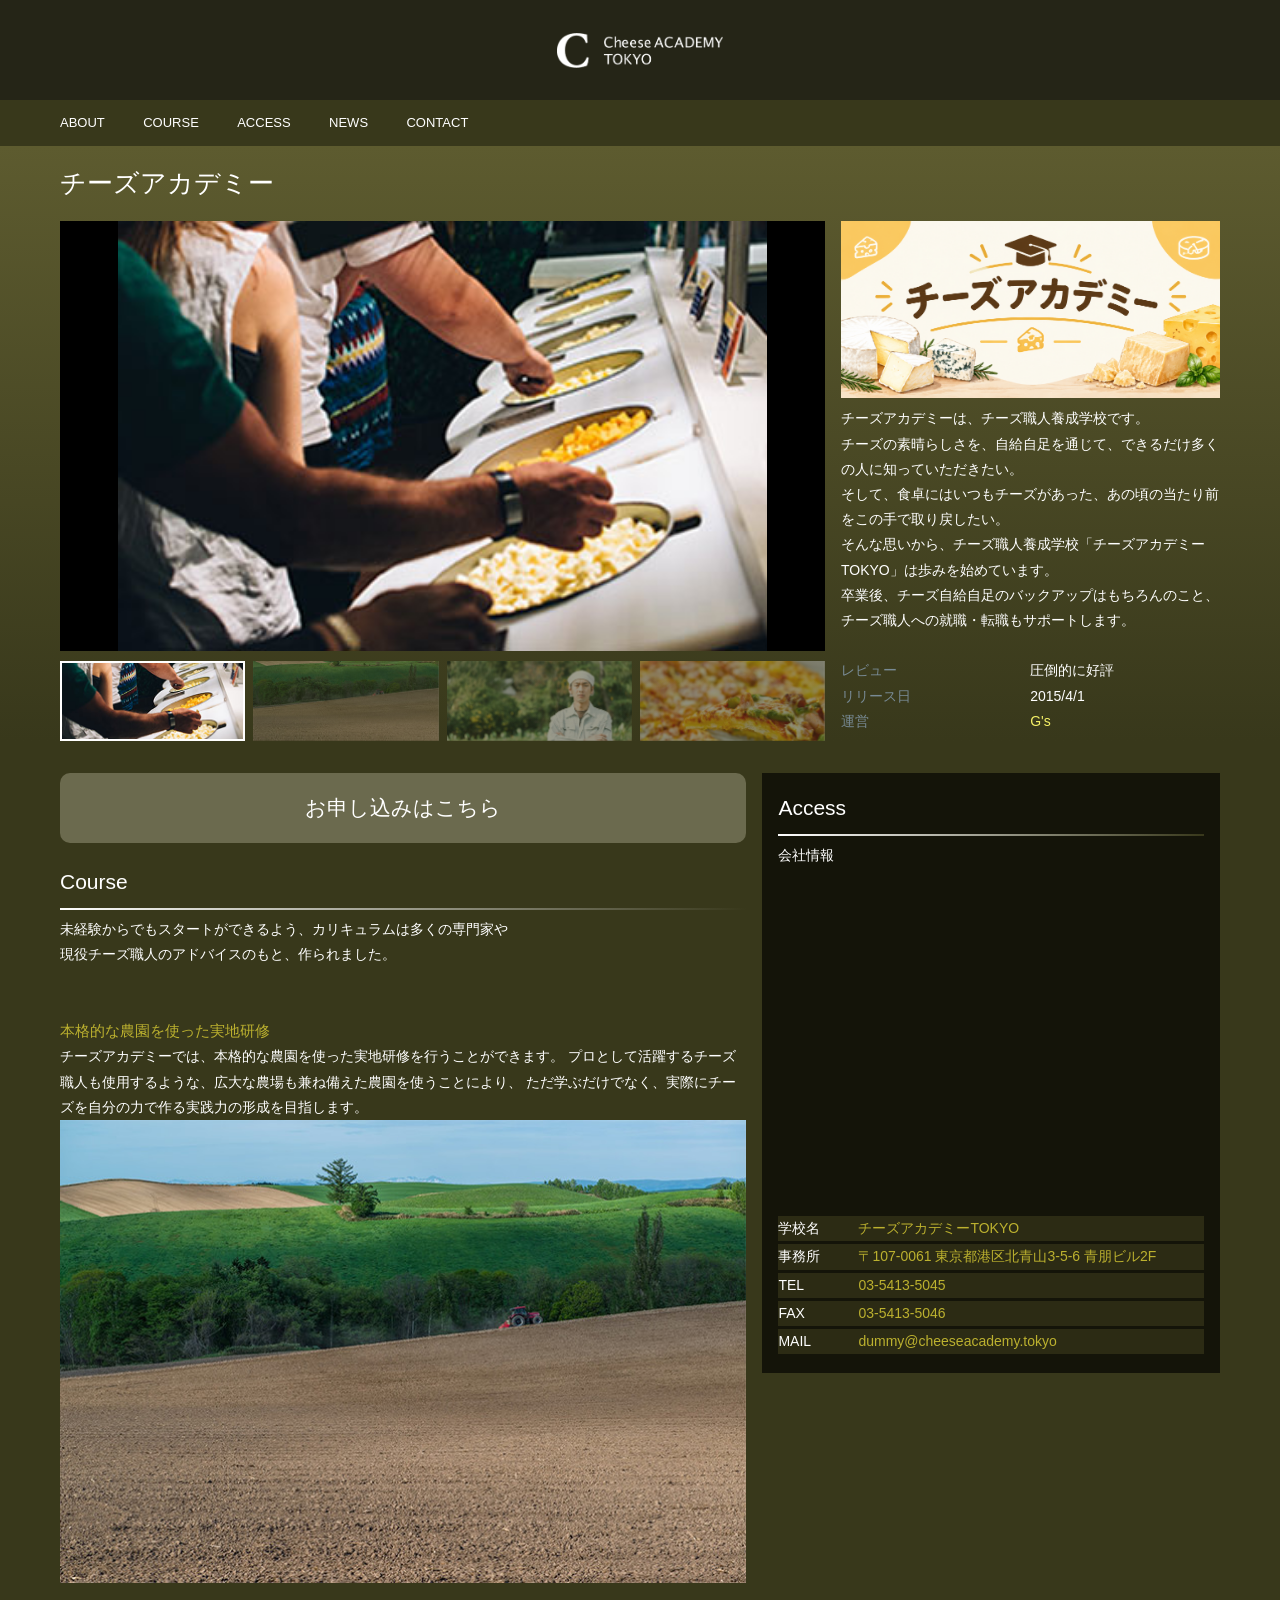
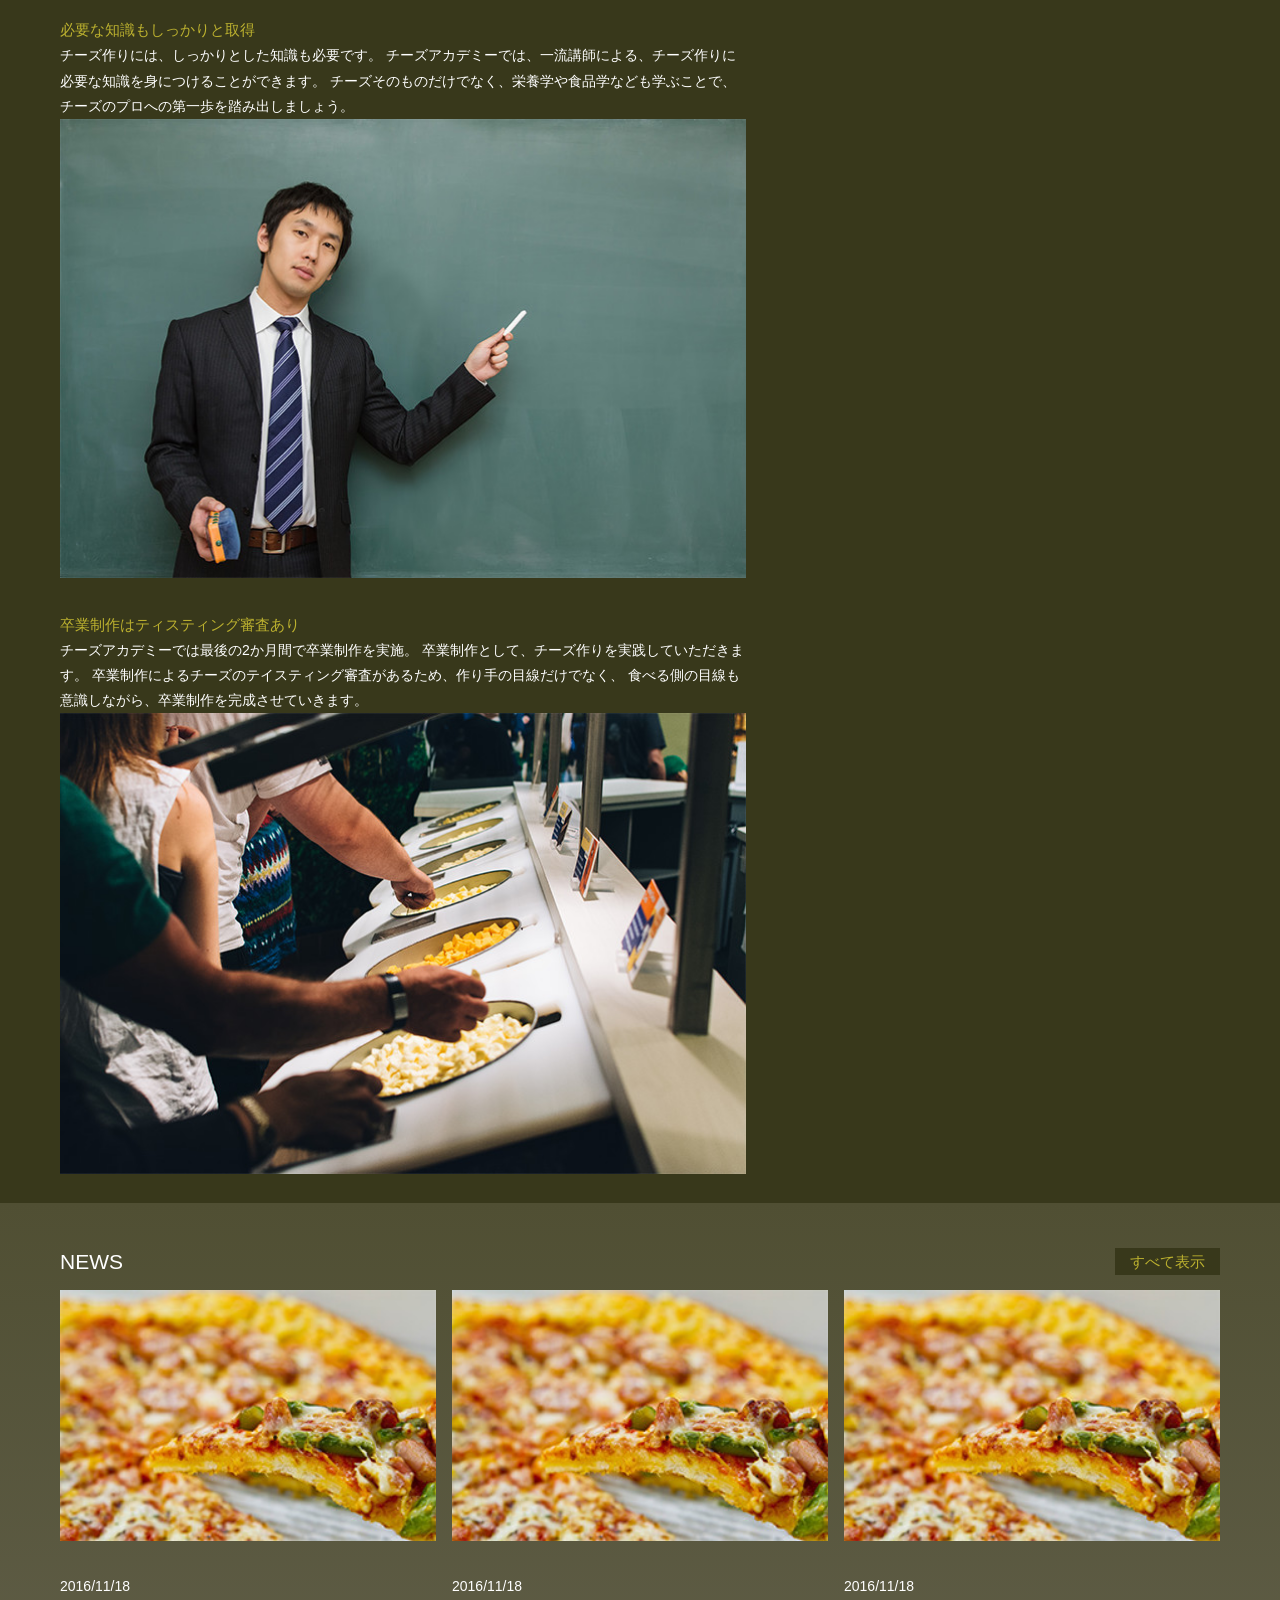
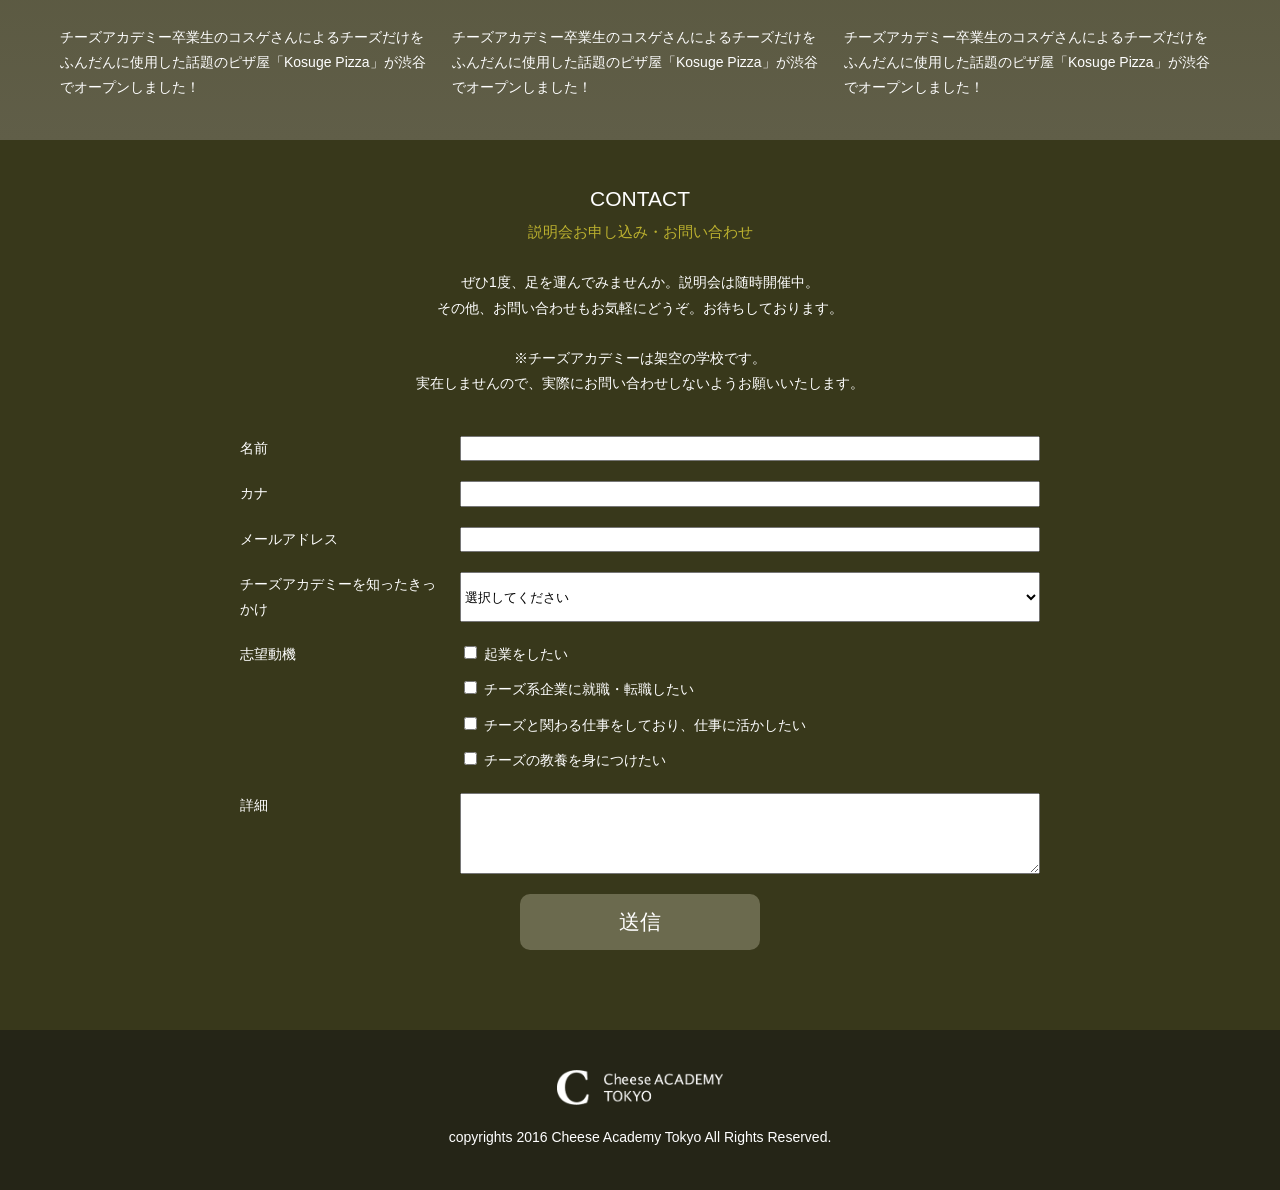
==== commit db58f0bb: "Add files via upload" ====
--- a/index.html
+++ b/index.html
@@ -6,7 +6,7 @@
   <meta charset="UTF-8">
   <meta name="viewport" content="width=device-width, initial-scale=1.0">
   <meta http-equiv="X-UA-Compatible" content="ie=edge">
-  <title>Steam風チーズアカデミー</title>
+  <title>チーズアカデミー</title>
   <link rel="stylesheet" href="css/reset.css">
   <link rel="stylesheet" href="css/style.css">
   <link rel="stylesheet" href="https://cdn.jsdelivr.net/npm/swiper@11/swiper-bundle.min.css">
@@ -94,7 +94,7 @@
           </div>
           <br>
           <table class="about-detail">
-            <tr><th>レビュー</th><td><a class="about-review" href="#review">圧倒的に好評</a></td></tr>
+            <tr><th>レビュー</th><td>圧倒的に好評</td></tr>
             <tr><th>リリース日</th><td>2015/4/1</td></tr>
             <tr><th>運営</th><td><a class="G" href="https://g-s.dev/">G's</a></td></tr>
           </table>
@@ -136,12 +136,11 @@
             <hr>
             <p>会社情報</p>
             <br>
-            <iframe 
-              src="https://www.google.com/maps/embed?pb=!1m18!1m12!1m3!1d1927.3156128438354!2d139.70298575394838!3d35.66849190677454!2m3!1f0!2f0!3f0!3m2!1i1024!2i768!4f13.1!3m3!1m2!1s0x60188c9fa9e2e881%3A0x35396adb5ba7ce03!2zRydz77yI44K444O844K677yJ5p2x5Lqs!5e0!3m2!1sja!2sjp!4v1793018963561!5m2!1sja!2sjp" 
-              style="border:0;" 
-              allowfullscreen="" 
-              loading="lazy" 
-              referrerpolicy="strict-origin-when-cross-origin">
+            <iframe
+              title="チーズアカデミーTOKYO周辺地図"
+              src="https://maps.google.com/maps?q=青朋ビル%20東京都港区北青山3-5-6&output=embed"
+              loading="lazy"
+              referrerpolicy="no-referrer-when-downgrade">
             </iframe>
             <table class="company-info">
               <tr><th>学校名</th><td>チーズアカデミーTOKYO</td></tr>
@@ -197,58 +196,7 @@
       </div>      
     </section>
 
-    <section id="review">
-      <div class="container review">
-        <h2>ユーザーレビュー</h2>
-        <div class="review-item">
-          <div class="user">
-            <img src="img/user1.jpg" alt="ユーザー1画像">
-            <div class="user-info">
-              <p class="user-name">ふみくん</p>
-              <p class="user-when">32期生</p>
-            </div>
-          </div>
-          <div class="user-review">
-            <div class="recommend">
-              <img src="img/thumbs-up.png" alt="サムズアップ画像">
-              <div class="recommend-text">
-                <p class="thumbs-up">おすすめします</p>
-              </div>
-            </div>
-            <div class="review-text">
-              <p>チーズについて基礎から体系的に学べる、非常に充実した講座でした。
-              <br>これまではチーズを食べることが好きという程度でしたが、製造方法や種類ごとの特徴、料理との相性など、知らなかったことをたくさん知ることができました。
-              <br>特に、実際にチーズを食べ比べながら学ぶ時間は楽しく、それぞれの風味や食感の違いを実感できたのが印象的です。
-              <br>講師の方の説明もわかりやすく、初心者の私でも安心して受講できました。
-              <br>学んだ知識を活かして、これからはチーズ選びや料理との組み合わせをもっと楽しみたいと思います。
-              <br>チーズに興味がある方には、ぜひおすすめしたい講座です。</p>
-            </div>
-          </div>
-        </div>
-        <div class="review-item">
-          <div class="user">
-            <img src="img/user2.jpg" alt="ユーザー2画像">
-            <div class="user-info">
-              <p class="user-name">ノア</p>
-              <p class="user-when">1期生</p>
-            </div>
-          </div>
-          <div class="user-review">
-            <div class="recommend">
-              <img src="img/thumbs-up.png" alt="サムズアップ画像">
-              <div class="recommend-text">
-                <p class="thumbs-up">おすすめします</p>
-              </div>
-            </div>
-            <div class="review-text">
-              <p>チーズのこと、なんとなく知ってるつもりだったけど……意外と奥が深いんだね。
-              <br>種類ごとの違いとか、製造方法とか。知れば知るほど気になる。
-              <br>試食もあるし、座学だけで終わらないのもいいところ。
-              <br>まあ、チーズ好きなら受けて損はないんじゃない？</p>
-            </div>
-          </div>
-        </div>
-      </div>
+    <section class="review">
     </section>
 
     <section class="contact">
@@ -322,4 +270,5 @@
   <script src="https://code.jquery.com/jquery-3.2.1.min.js"></script>
   <script src="js/main.js"></script>
 </body>
+
 </html>
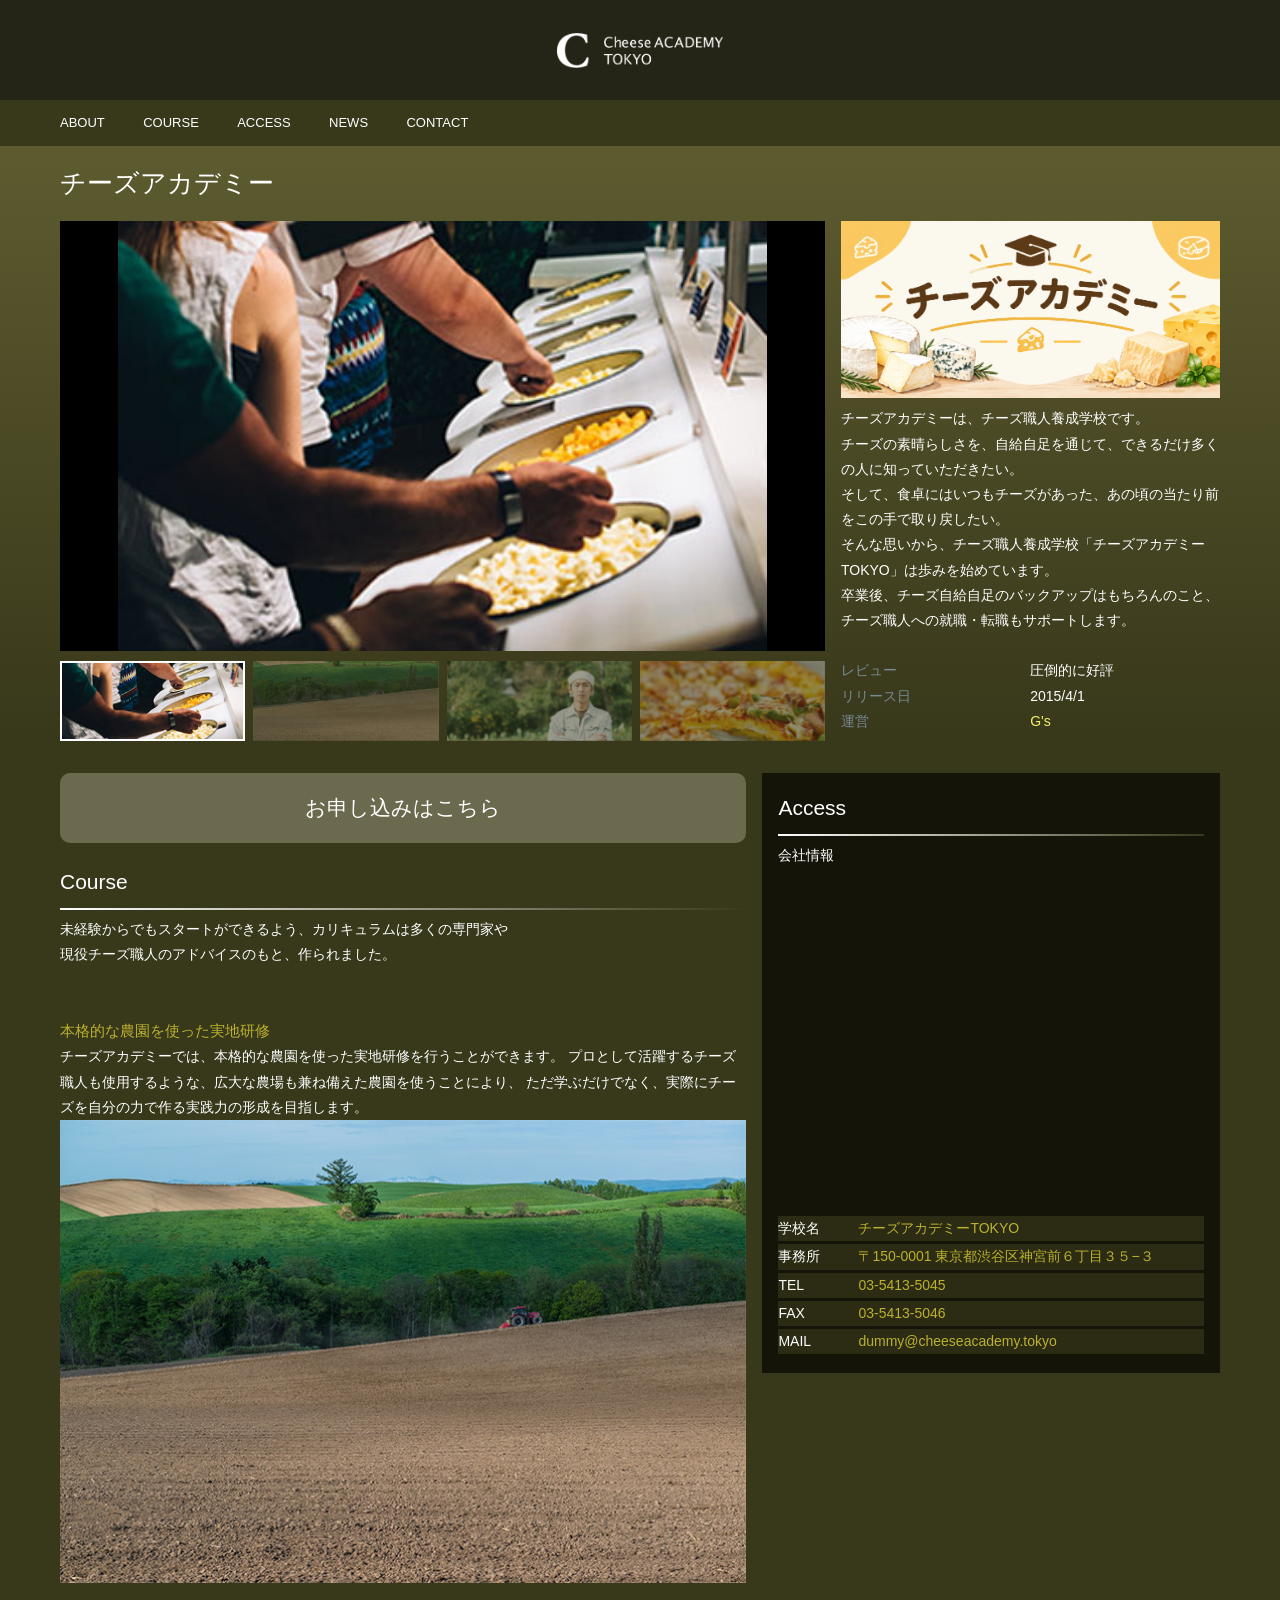
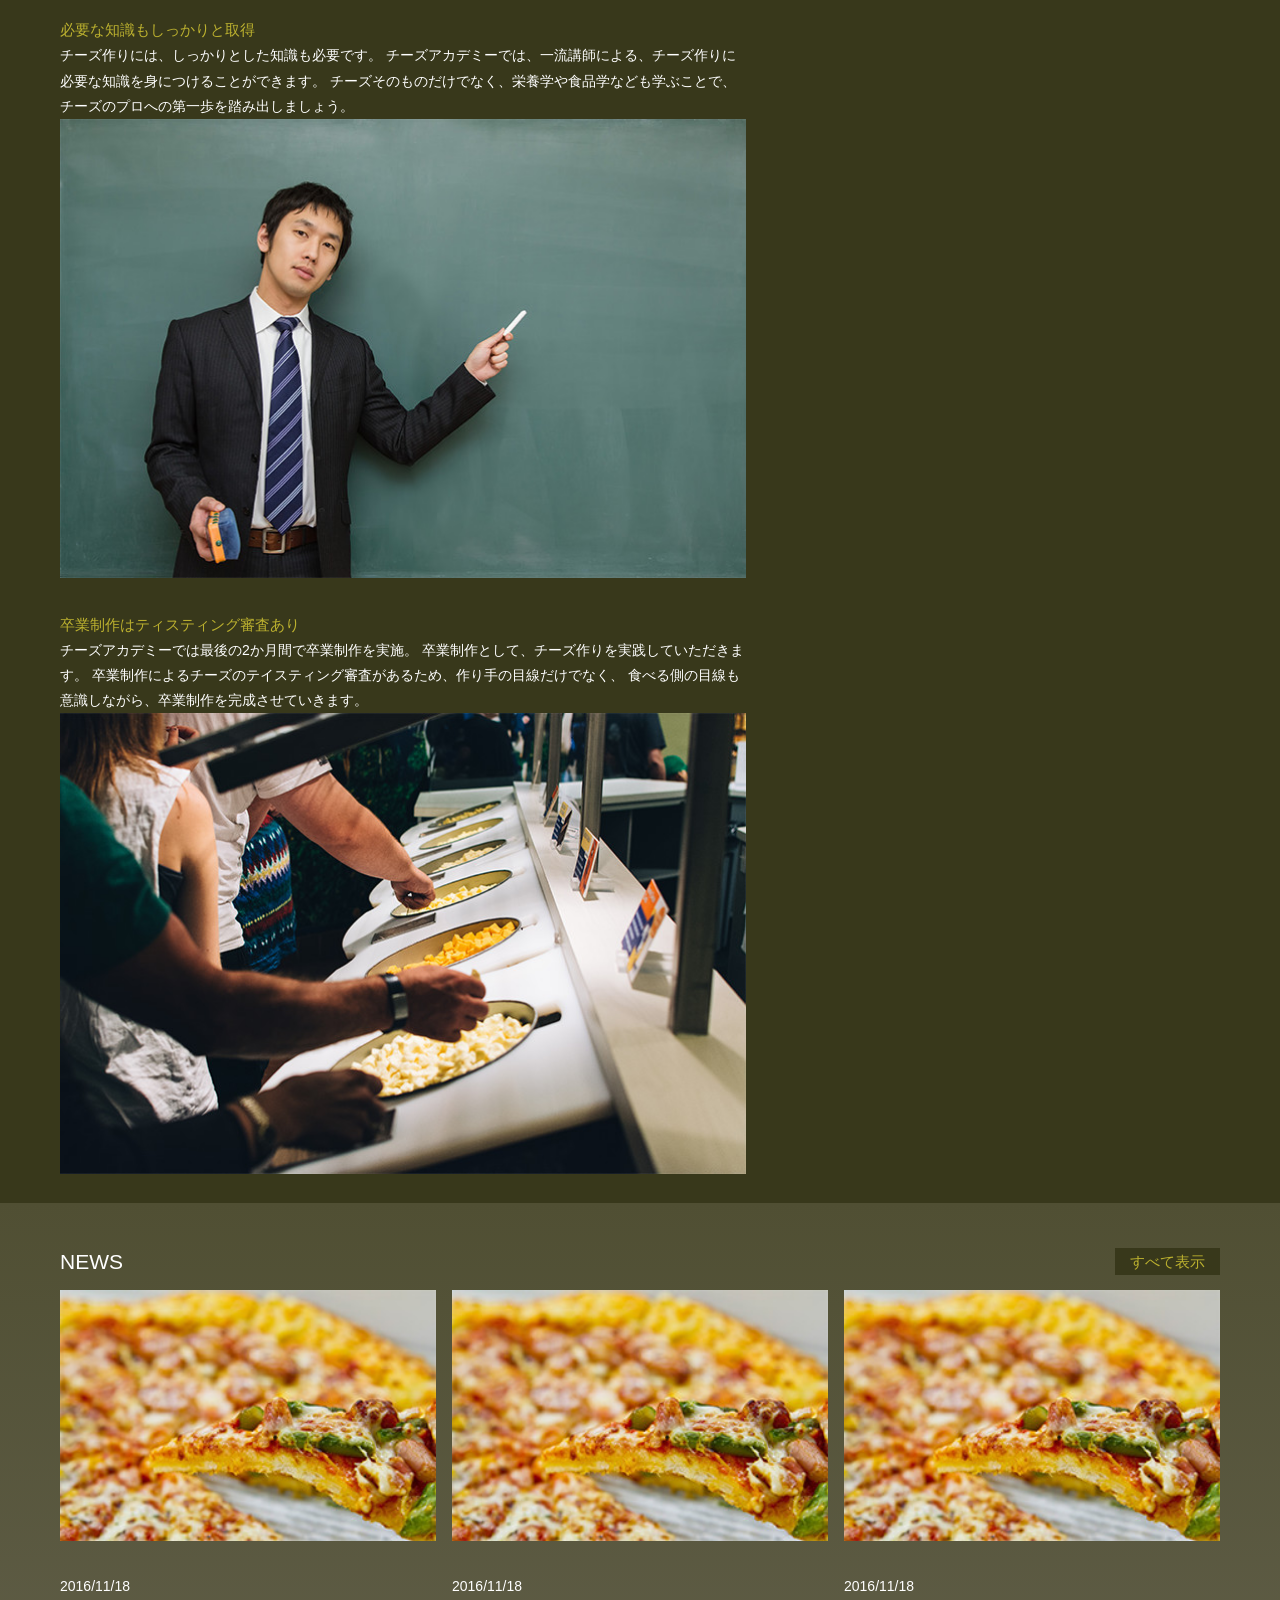
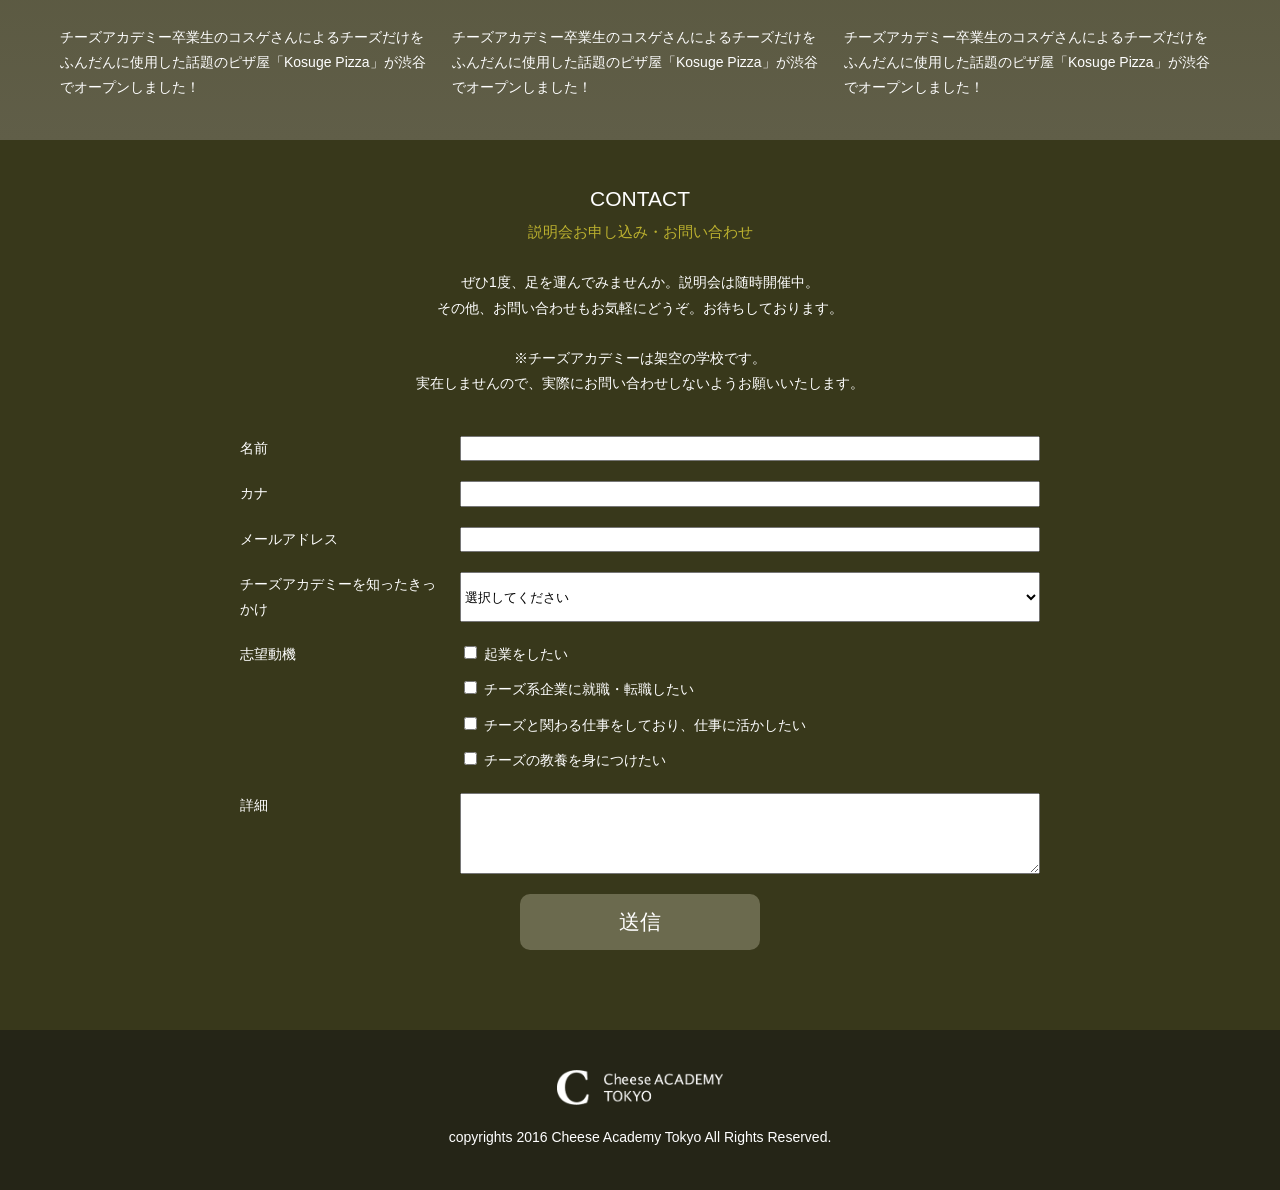
==== commit 9f6ed113: "Add files via upload" ====
--- a/index.html
+++ b/index.html
@@ -144,7 +144,7 @@
             </iframe>
             <table class="company-info">
               <tr><th>学校名</th><td>チーズアカデミーTOKYO</td></tr>
-              <tr><th>事務所</th><td>〒107-0061 東京都港区北青山3-5-6 青朋ビル2F</td></tr>
+              <tr><th>事務所</th><td>〒150-0001 東京都渋谷区神宮前６丁目３５−３</td></tr>
               <tr><th>TEL</th><td>03-5413-5045</td></tr>
               <tr><th>FAX</th><td>03-5413-5046</td></tr>
               <tr><th>MAIL</th><td>dummy@cheeseacademy.tokyo</td></tr>
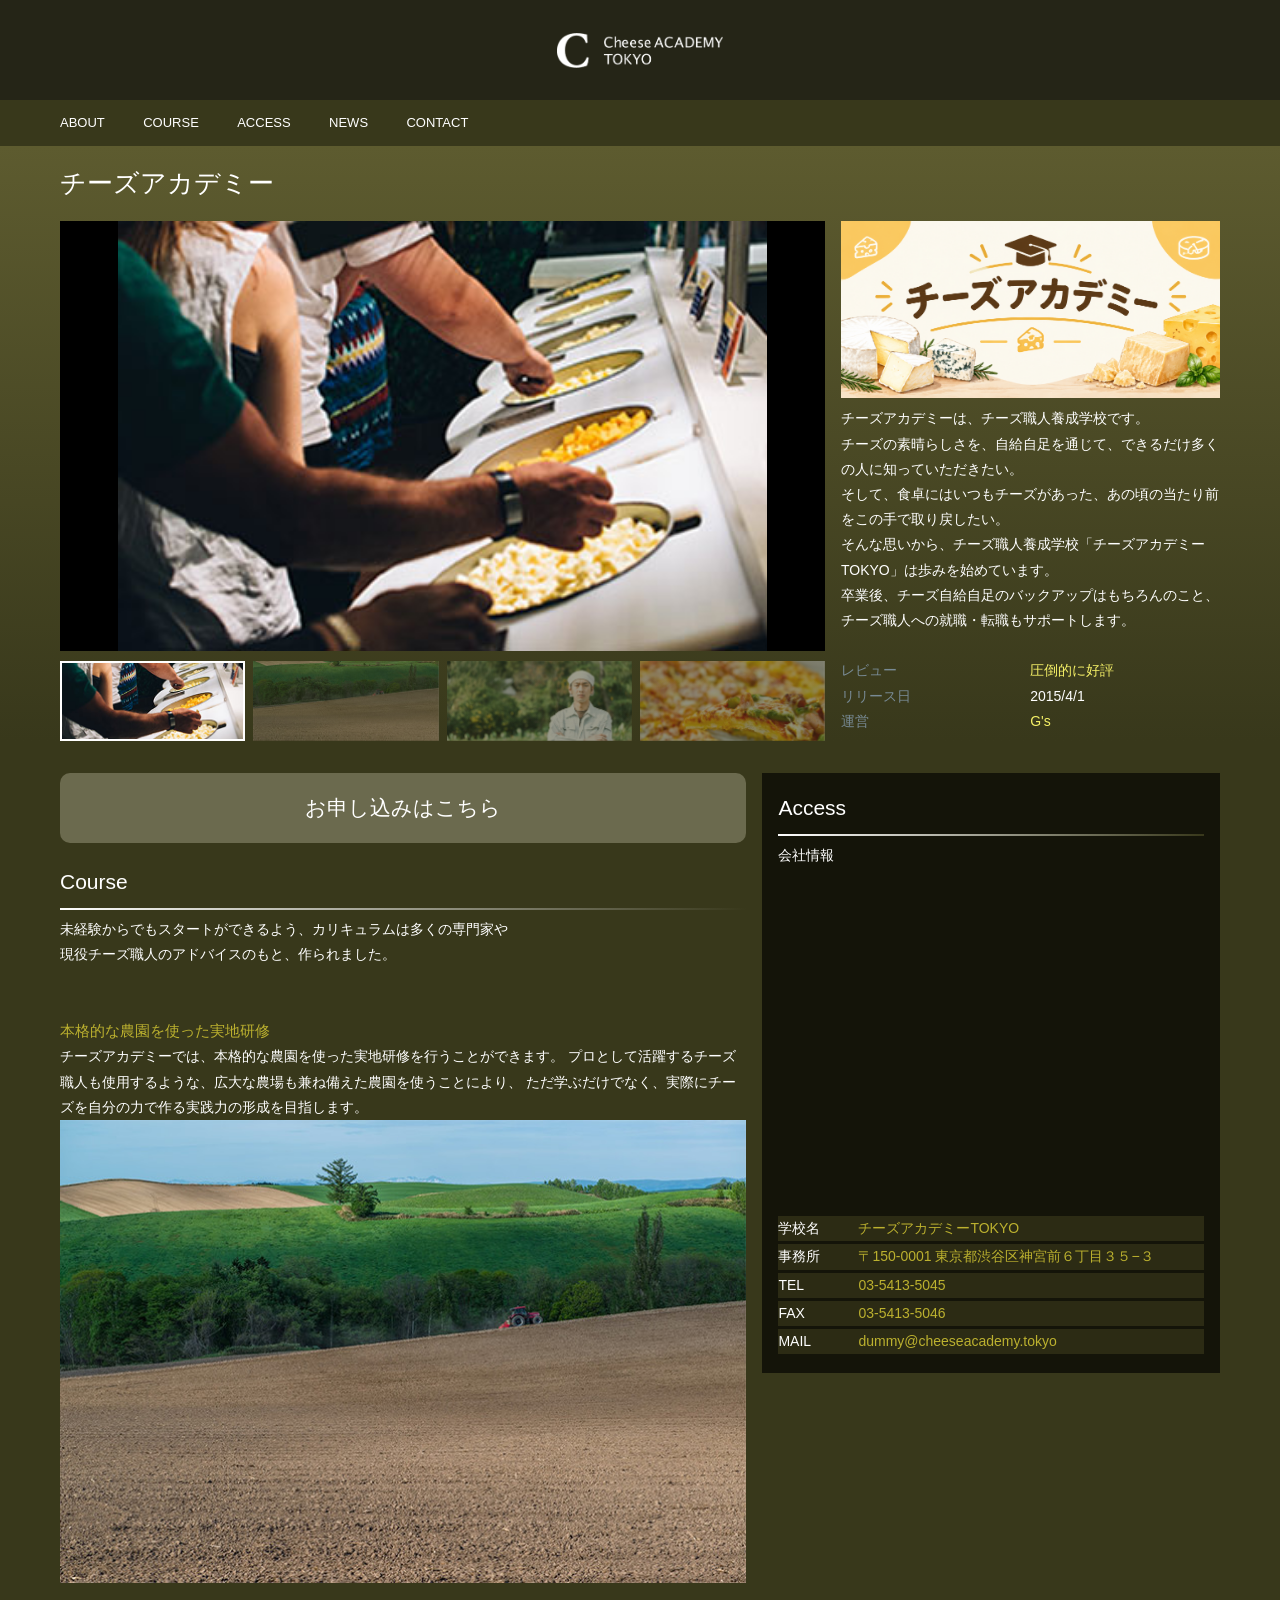
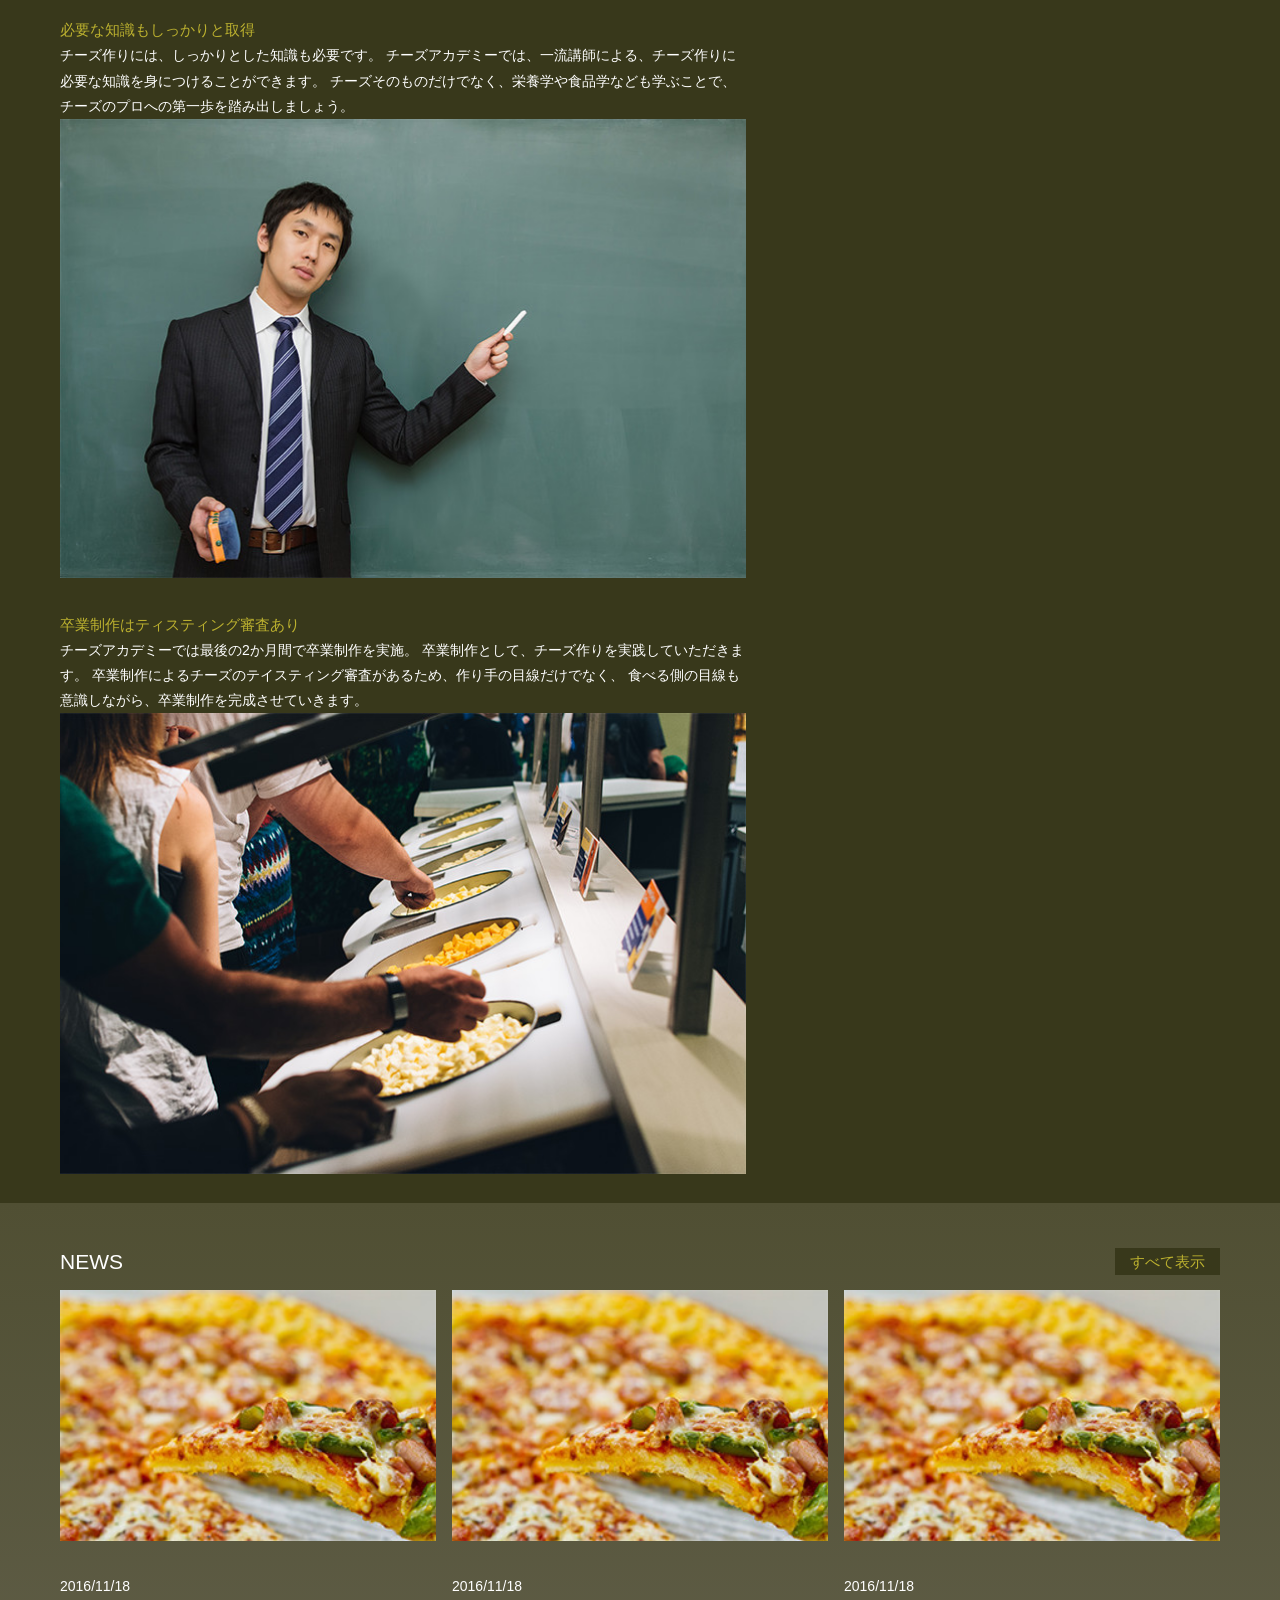
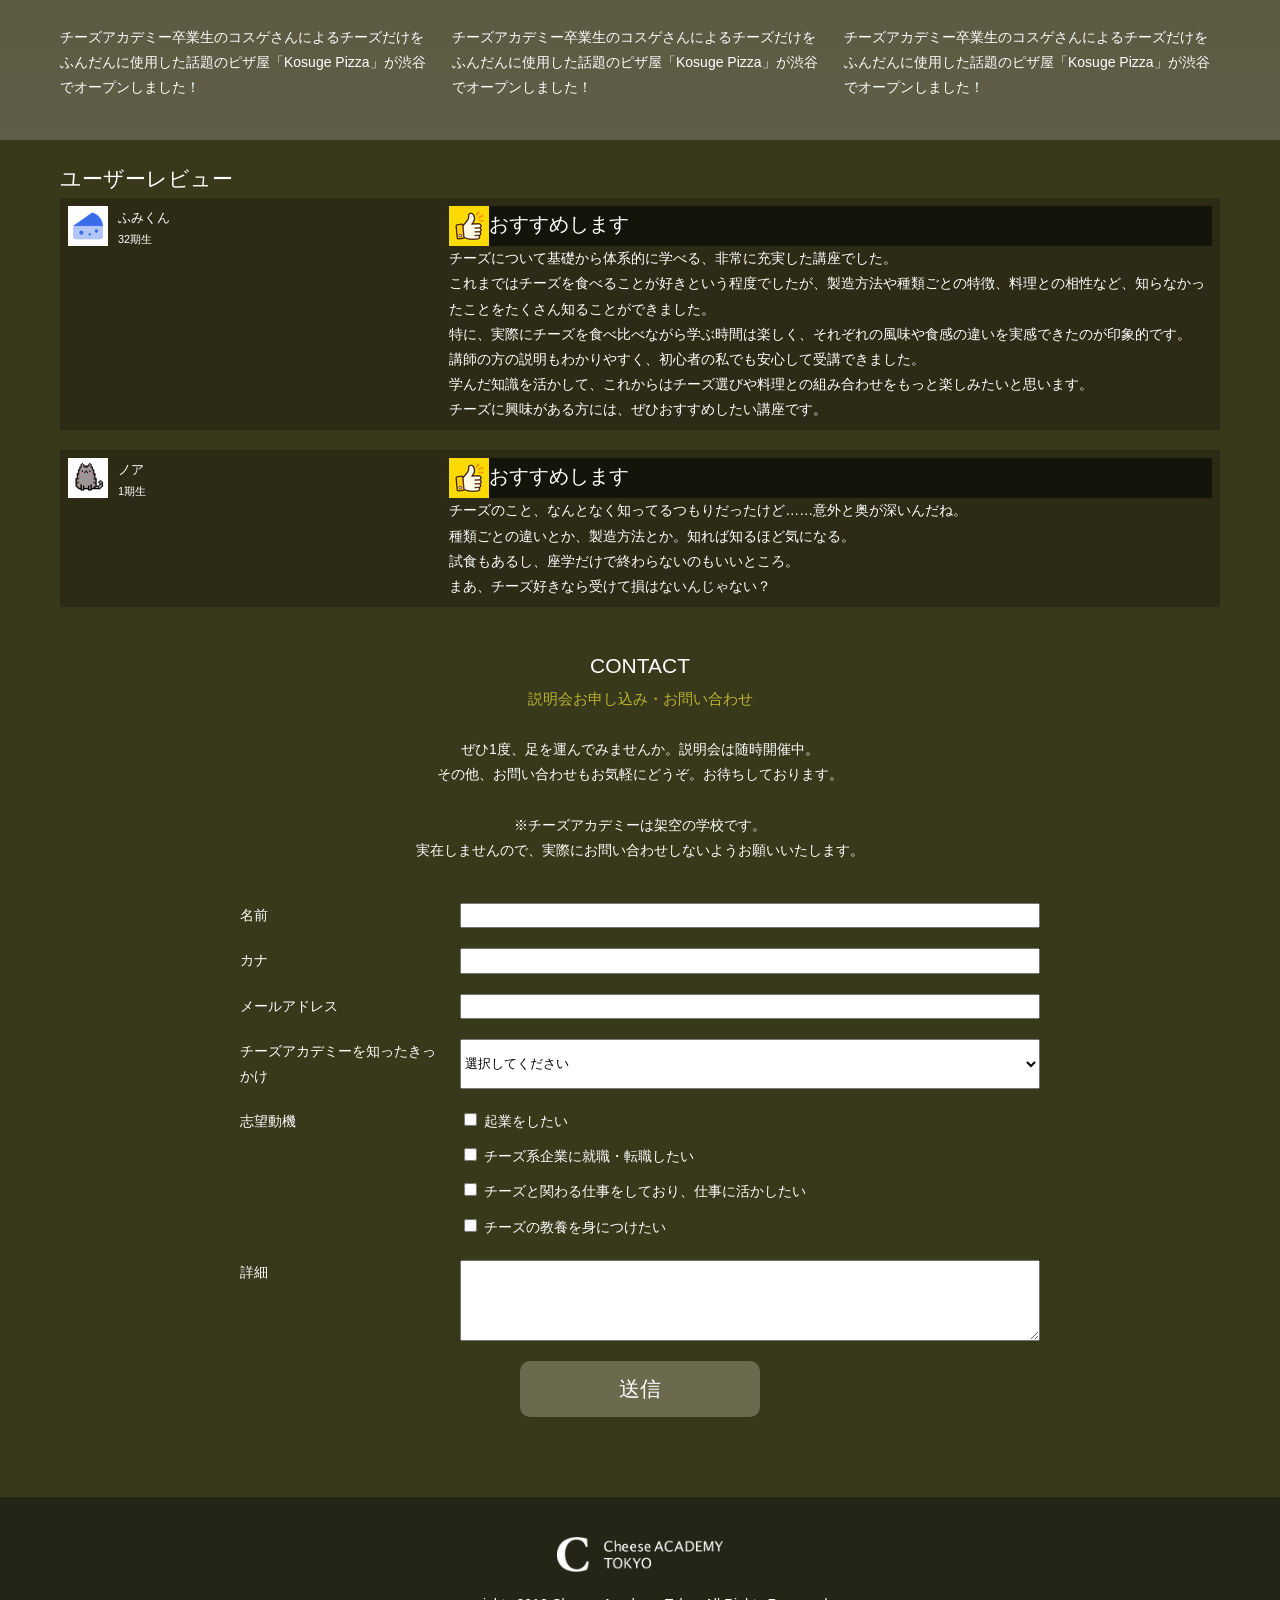
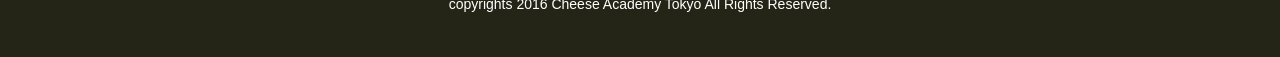
==== commit 7ae791e8: "Add files via upload" ====
--- a/index.html
+++ b/index.html
@@ -6,7 +6,7 @@
   <meta charset="UTF-8">
   <meta name="viewport" content="width=device-width, initial-scale=1.0">
   <meta http-equiv="X-UA-Compatible" content="ie=edge">
-  <title>チーズアカデミー</title>
+  <title>Steam風チーズアカデミー</title>
   <link rel="stylesheet" href="css/reset.css">
   <link rel="stylesheet" href="css/style.css">
   <link rel="stylesheet" href="https://cdn.jsdelivr.net/npm/swiper@11/swiper-bundle.min.css">
@@ -94,7 +94,7 @@
           </div>
           <br>
           <table class="about-detail">
-            <tr><th>レビュー</th><td>圧倒的に好評</td></tr>
+            <tr><th>レビュー</th><td><a class="about-review" href="#review">圧倒的に好評</a></td></tr>
             <tr><th>リリース日</th><td>2015/4/1</td></tr>
             <tr><th>運営</th><td><a class="G" href="https://g-s.dev/">G's</a></td></tr>
           </table>
@@ -136,11 +136,12 @@
             <hr>
             <p>会社情報</p>
             <br>
-            <iframe
-              title="チーズアカデミーTOKYO周辺地図"
-              src="https://maps.google.com/maps?q=青朋ビル%20東京都港区北青山3-5-6&output=embed"
-              loading="lazy"
-              referrerpolicy="no-referrer-when-downgrade">
+            <iframe 
+              src="https://www.google.com/maps/embed?pb=!1m18!1m12!1m3!1d1927.3156128438354!2d139.70298575394838!3d35.66849190677454!2m3!1f0!2f0!3f0!3m2!1i1024!2i768!4f13.1!3m3!1m2!1s0x60188c9fa9e2e881%3A0x35396adb5ba7ce03!2zRydz77yI44K444O844K677yJ5p2x5Lqs!5e0!3m2!1sja!2sjp!4v1793018963561!5m2!1sja!2sjp" 
+              style="border:0;" 
+              allowfullscreen="" 
+              loading="lazy" 
+              referrerpolicy="strict-origin-when-cross-origin">
             </iframe>
             <table class="company-info">
               <tr><th>学校名</th><td>チーズアカデミーTOKYO</td></tr>
@@ -196,7 +197,58 @@
       </div>      
     </section>
 
-    <section class="review">
+    <section id="review">
+      <div class="container review">
+        <h2>ユーザーレビュー</h2>
+        <div class="review-item">
+          <div class="user">
+            <img src="img/user1.jpg" alt="ユーザー1画像">
+            <div class="user-info">
+              <p class="user-name">ふみくん</p>
+              <p class="user-when">32期生</p>
+            </div>
+          </div>
+          <div class="user-review">
+            <div class="recommend">
+              <img src="img/thumbs-up.png" alt="サムズアップ画像">
+              <div class="recommend-text">
+                <p class="thumbs-up">おすすめします</p>
+              </div>
+            </div>
+            <div class="review-text">
+              <p>チーズについて基礎から体系的に学べる、非常に充実した講座でした。
+              <br>これまではチーズを食べることが好きという程度でしたが、製造方法や種類ごとの特徴、料理との相性など、知らなかったことをたくさん知ることができました。
+              <br>特に、実際にチーズを食べ比べながら学ぶ時間は楽しく、それぞれの風味や食感の違いを実感できたのが印象的です。
+              <br>講師の方の説明もわかりやすく、初心者の私でも安心して受講できました。
+              <br>学んだ知識を活かして、これからはチーズ選びや料理との組み合わせをもっと楽しみたいと思います。
+              <br>チーズに興味がある方には、ぜひおすすめしたい講座です。</p>
+            </div>
+          </div>
+        </div>
+        <div class="review-item">
+          <div class="user">
+            <img src="img/user2.jpg" alt="ユーザー2画像">
+            <div class="user-info">
+              <p class="user-name">ノア</p>
+              <p class="user-when">1期生</p>
+            </div>
+          </div>
+          <div class="user-review">
+            <div class="recommend">
+              <img src="img/thumbs-up.png" alt="サムズアップ画像">
+              <div class="recommend-text">
+                <p class="thumbs-up">おすすめします</p>
+              </div>
+            </div>
+            <div class="review-text">
+              <p>チーズのこと、なんとなく知ってるつもりだったけど……意外と奥が深いんだね。
+              <br>種類ごとの違いとか、製造方法とか。知れば知るほど気になる。
+              <br>試食もあるし、座学だけで終わらないのもいいところ。
+              <br>まあ、チーズ好きなら受けて損はないんじゃない？</p>
+            </div>
+          </div>
+        </div>
+      </div>
     </section>
 
     <section class="contact">
@@ -270,5 +322,4 @@
   <script src="https://code.jquery.com/jquery-3.2.1.min.js"></script>
   <script src="js/main.js"></script>
 </body>
-
 </html>
